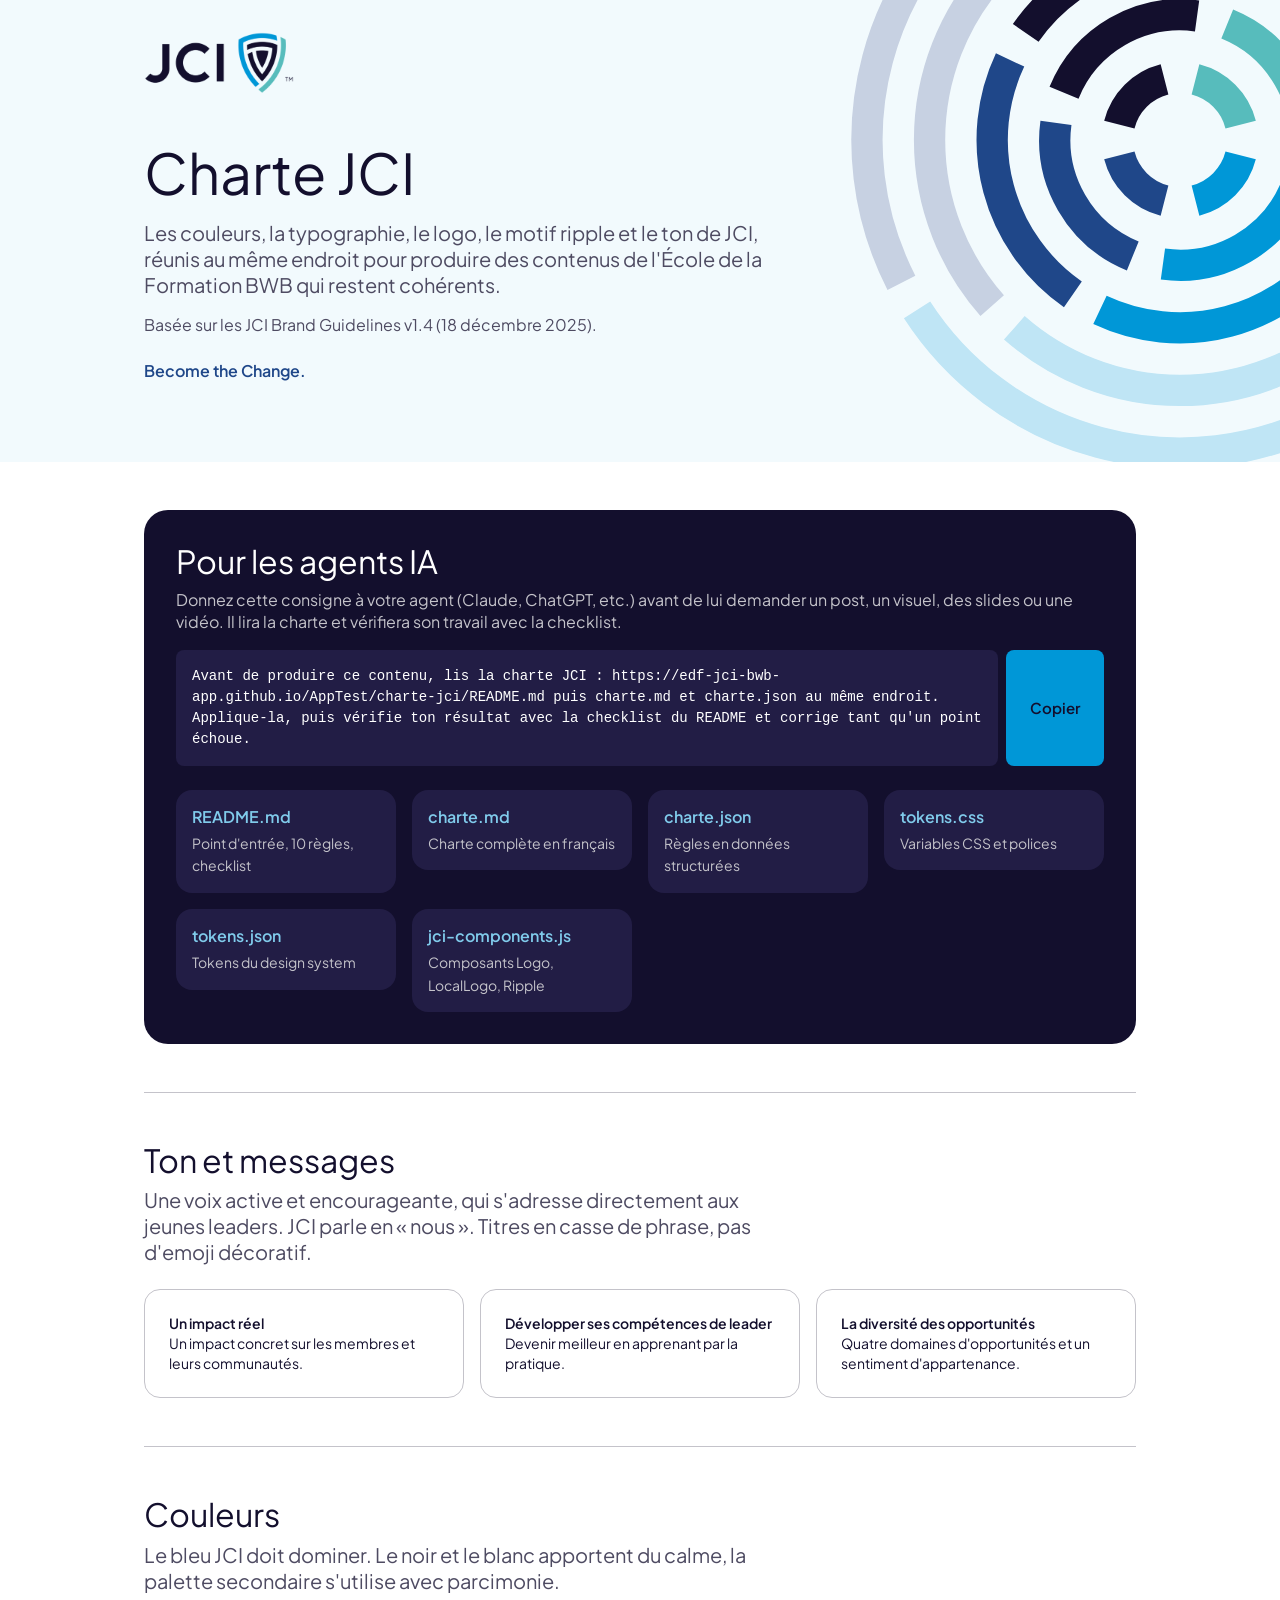
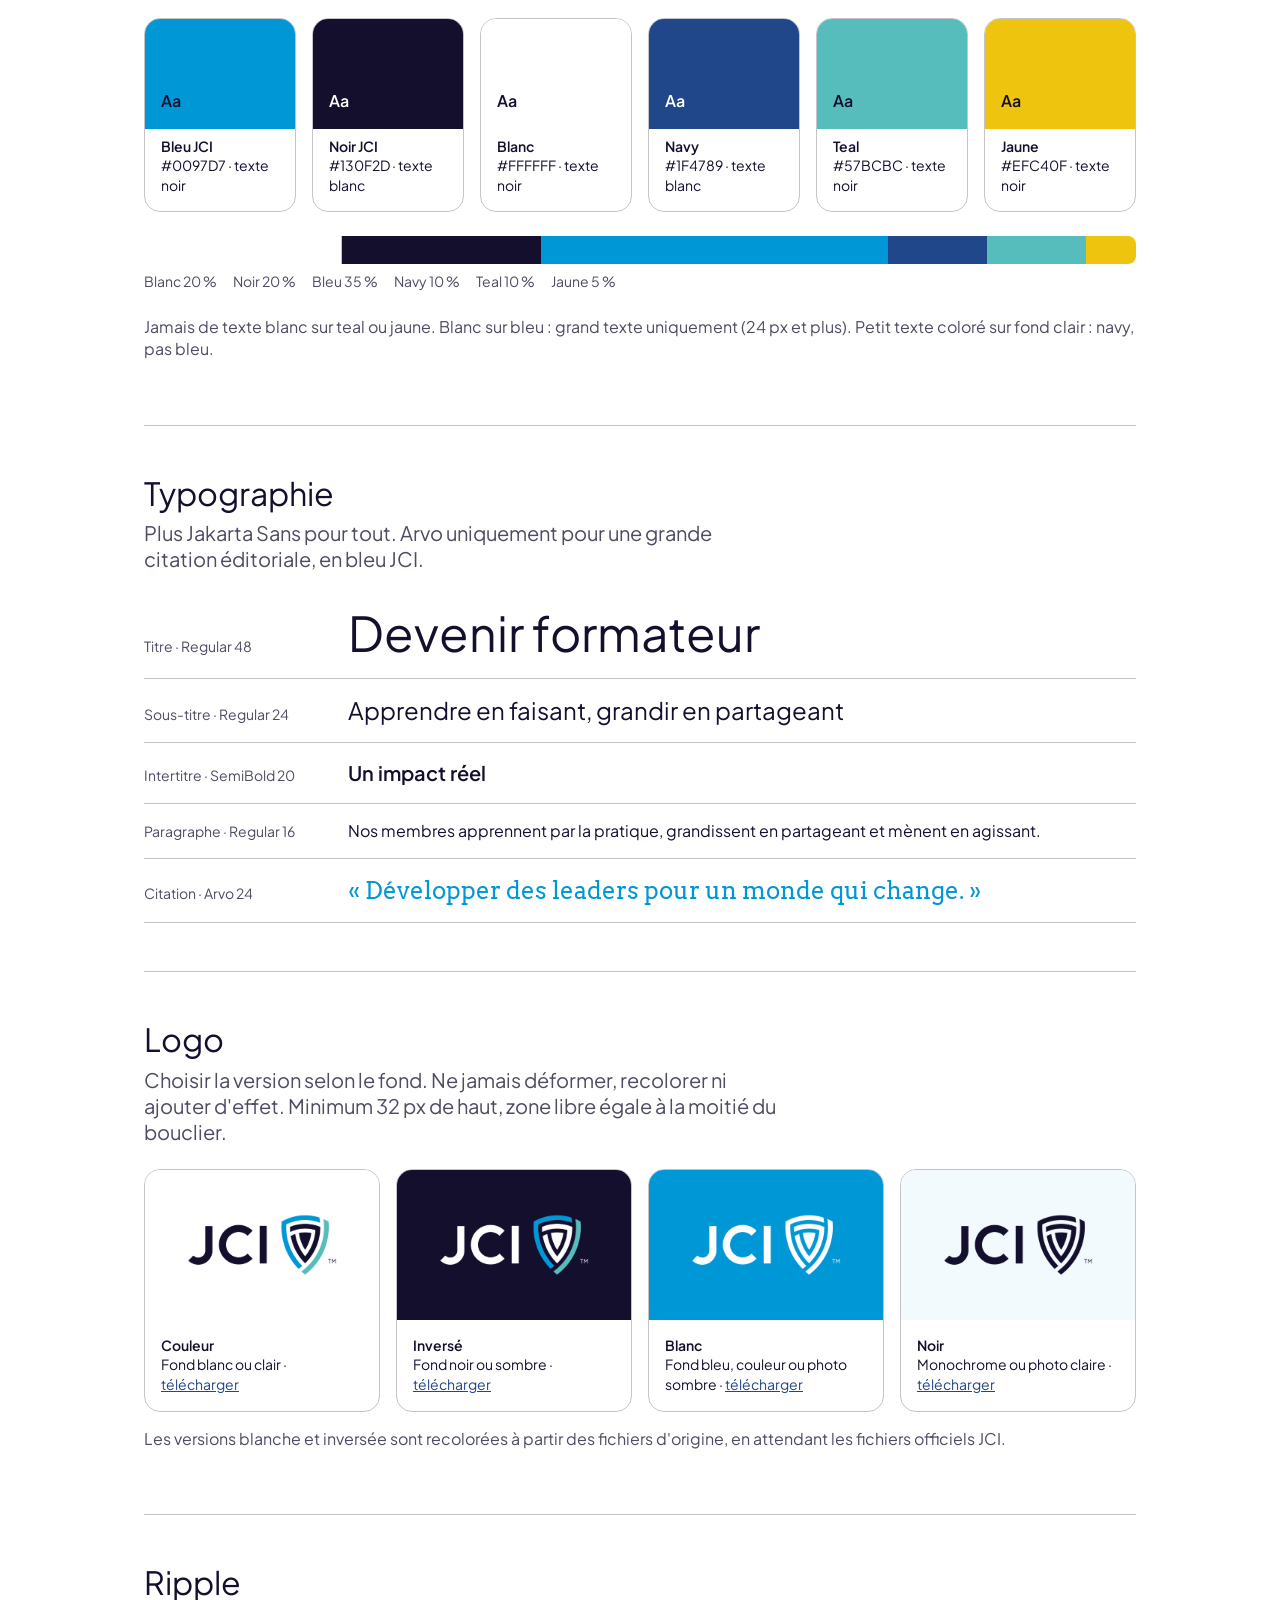
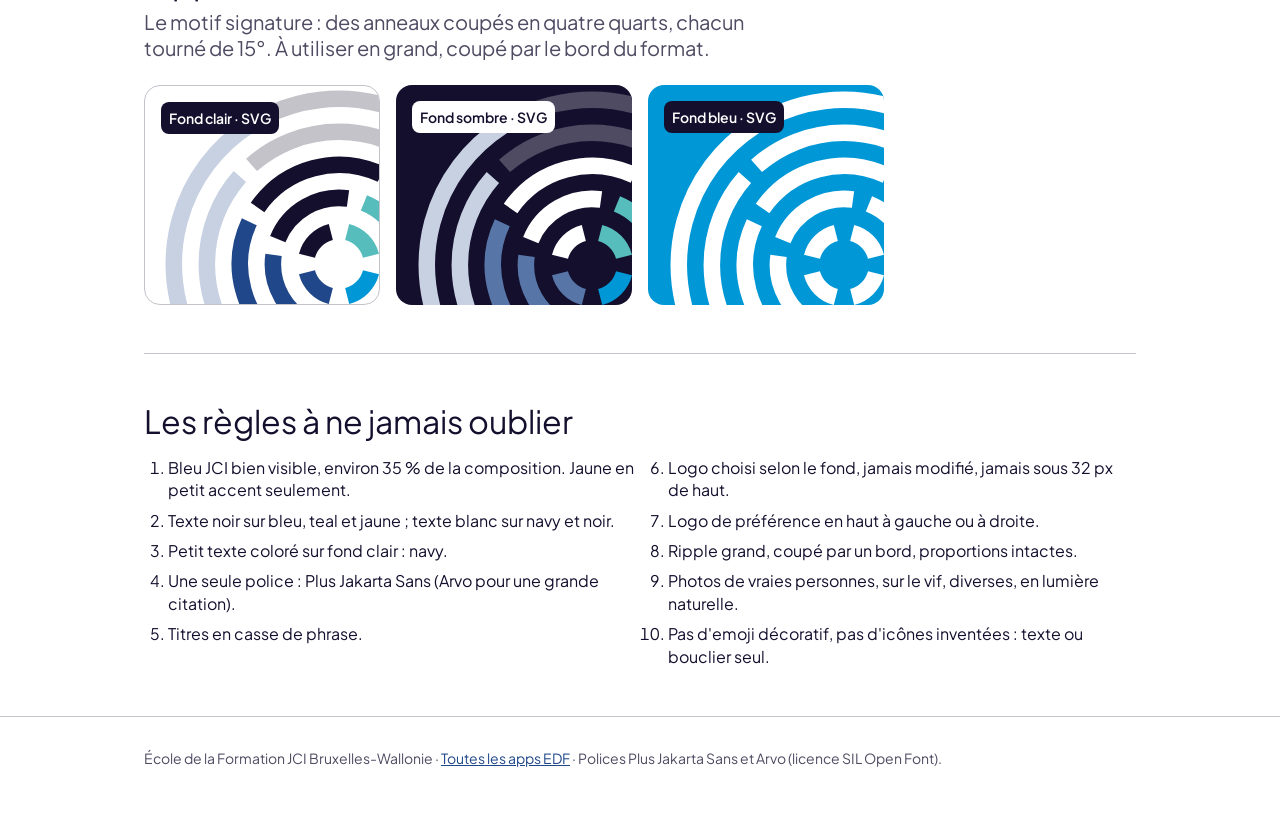
==== charte-jci/index.html @ ba4446e1 "Ajoute la charte JCI (page + fichiers pour agents IA) et sa carte sur l'accueil .nojekyll pour servi" ====
<!DOCTYPE html>
<html lang="fr">
<head>
<meta charset="UTF-8">
<meta name="viewport" content="width=device-width, initial-scale=1.0">
<title>Charte JCI — École de la Formation BWB</title>
<meta name="description" content="Charte graphique et éditoriale JCI (Brand Guidelines v1.4), lisible par les personnes et par les agents IA.">
<link rel="alternate" type="text/markdown" href="README.md" title="Point d'entrée pour agents IA">
<link rel="alternate" type="application/json" href="charte.json" title="Règles structurées">
<link rel="stylesheet" href="tokens/tokens.css">
<style>
  *{box-sizing:border-box}
  body{margin:0;background:var(--surface);color:var(--ink);font-family:var(--font-sans);font-size:16px;line-height:1.4}
  a{color:var(--accent-text)}
  .wrap{max-width:1040px;margin:0 auto;padding:0 var(--space-4)}
  section{padding:var(--space-6) 0;border-top:1px solid var(--jci-black-25)}
  h1,h2,h3{font-weight:400;margin:0}
  h2{font-size:32px;line-height:1.2;margin-bottom:var(--space-2)}
  h3{font-size:20px;font-weight:600;line-height:1.4;margin-bottom:var(--space-2)}
  p{margin:0 0 var(--space-3)}
  .lead{font-size:20px;line-height:1.3;color:var(--ink-muted);max-width:640px}
  .muted{color:var(--ink-muted)}

  /* En-tête */
  .hero{position:relative;overflow:hidden;background:var(--surface-tint);padding:var(--space-5) 0 var(--space-7)}
  .hero .ripple{position:absolute;right:-260px;top:-220px;width:720px;pointer-events:none}
  .hero .wrap{position:relative}
  .hero img.logo{width:150px;height:auto;display:block;margin-bottom:var(--space-6)}
  .hero h1{font-size:56px;line-height:1.1;max-width:560px;margin-bottom:var(--space-3)}
  .hero .sig{font-weight:600;color:var(--accent-text);margin-top:var(--space-4)}

  /* Encadré agents */
  .agent{background:var(--jci-black);color:var(--jci-white);border-radius:var(--radius-lg);padding:var(--space-5);position:relative;overflow:hidden}
  .agent h2{color:var(--jci-white)}
  .agent p{color:var(--jci-black-25)}
  .agent a{color:var(--jci-blue-50)}
  .prompt{display:flex;gap:var(--space-2);align-items:stretch;margin:var(--space-3) 0 var(--space-4)}
  .prompt code{flex:1;background:#221d45;border-radius:var(--radius-sm);padding:var(--space-3);font-family:ui-monospace,Menlo,Consolas,monospace;font-size:14px;line-height:1.5;color:var(--jci-white);white-space:pre-wrap}
  button{font:600 15px var(--font-sans);border:0;border-radius:var(--radius-sm);padding:0 var(--space-4);min-height:44px;cursor:pointer;background:var(--jci-blue);color:var(--on-accent)}
  button:focus-visible,a:focus-visible{outline:3px solid var(--jci-yellow);outline-offset:2px}
  .files{display:grid;grid-template-columns:repeat(auto-fill,minmax(220px,1fr));gap:var(--space-3);margin:0;padding:0;list-style:none}
  .files a{display:block;background:#221d45;border-radius:var(--radius-md);padding:var(--space-3);text-decoration:none;color:var(--jci-white);min-height:44px}
  .files a strong{display:block;color:var(--jci-blue-50);font-weight:600;margin-bottom:var(--space-1)}
  .files a span{font-size:14px;color:var(--jci-black-25)}

  /* Couleurs */
  .swatches{display:grid;grid-template-columns:repeat(auto-fill,minmax(150px,1fr));gap:var(--space-3);margin-top:var(--space-4)}
  .sw{border-radius:var(--radius-md);overflow:hidden;border:1px solid var(--jci-black-25)}
  .sw .chip{height:110px;padding:var(--space-3);display:flex;align-items:flex-end;font-weight:600}
  .sw .meta{padding:var(--space-2) var(--space-3) var(--space-3);font-size:14px}
  .sw .meta b{display:block;font-weight:600}
  .bar{display:flex;height:28px;border-radius:var(--radius-sm);overflow:hidden;margin-top:var(--space-4)}
  .bar div{height:100%}
  .legend{display:flex;flex-wrap:wrap;gap:var(--space-3);margin-top:var(--space-2);font-size:14px;color:var(--ink-muted)}

  /* Typo */
  .type-row{display:grid;grid-template-columns:180px 1fr;gap:var(--space-4);align-items:baseline;padding:var(--space-3) 0;border-bottom:1px solid var(--jci-black-25)}
  .type-row .lbl{font-size:14px;color:var(--ink-muted)}

  /* Logos */
  .logos{display:grid;grid-template-columns:repeat(auto-fill,minmax(230px,1fr));gap:var(--space-3);margin-top:var(--space-4)}
  .lg{border-radius:var(--radius-md);overflow:hidden;border:1px solid var(--jci-black-25)}
  .lg .stage{height:150px;display:flex;align-items:center;justify-content:center;padding:var(--space-4)}
  .lg .stage img{width:150px;height:auto}
  .lg .meta{padding:var(--space-3);font-size:14px}
  .lg .meta b{display:block;font-weight:600}

  /* Ripple */
  .ripples{display:grid;grid-template-columns:repeat(auto-fill,minmax(230px,1fr));gap:var(--space-3);margin-top:var(--space-4)}
  .rp{border-radius:var(--radius-md);overflow:hidden;position:relative;height:220px}
  .rp img{position:absolute;width:380px;right:-150px;bottom:-150px}
  .rp a{position:absolute;left:var(--space-3);top:var(--space-3);font-weight:600;font-size:14px;padding:var(--space-1) var(--space-2);border-radius:var(--radius-sm);text-decoration:none;min-height:32px;display:inline-flex;align-items:center}

  .rules{columns:2 320px;column-gap:var(--space-5);padding-left:var(--space-4);margin:var(--space-3) 0 0}
  .rules li{margin-bottom:var(--space-2);break-inside:avoid}
  footer{padding:var(--space-5) 0 var(--space-6);color:var(--ink-muted);font-size:14px;border-top:1px solid var(--jci-black-25)}
  @media (max-width:640px){
    .hero h1{font-size:40px}
    .hero .ripple{width:340px;right:-190px;top:-190px}
    .hero img.logo{margin-bottom:var(--space-5)}
    .type-row{grid-template-columns:1fr;gap:var(--space-1)}
    .prompt{flex-direction:column}
  }
</style>
</head>
<body>

<header class="hero">
  <img class="ripple" src="assets/ripple/ripple-fond-clair.svg" alt="">
  <div class="wrap">
    <img class="logo" src="assets/logos/jci-logo-default.png" alt="JCI">
    <h1>Charte JCI</h1>
    <p class="lead">Les couleurs, la typographie, le logo, le motif ripple et le ton de JCI, réunis au même endroit pour produire des contenus de l'École de la Formation BWB qui restent cohérents.</p>
    <p class="muted">Basée sur les JCI Brand Guidelines v1.4 (18 décembre 2025).</p>
    <p class="sig">Become the Change.</p>
  </div>
</header>

<main class="wrap">

  <section style="border-top:0">
    <div class="agent">
      <h2>Pour les agents IA</h2>
      <p>Donnez cette consigne à votre agent (Claude, ChatGPT, etc.) avant de lui demander un post, un visuel, des slides ou une vidéo. Il lira la charte et vérifiera son travail avec la checklist.</p>
      <div class="prompt">
        <code id="prompt">Avant de produire ce contenu, lis la charte JCI : https://edf-jci-bwb-app.github.io/AppTest/charte-jci/README.md puis charte.md et charte.json au même endroit. Applique-la, puis vérifie ton résultat avec la checklist du README et corrige tant qu'un point échoue.</code>
        <button type="button" id="copy" aria-live="polite">Copier</button>
      </div>
      <ul class="files">
        <li><a href="README.md"><strong>README.md</strong><span>Point d'entrée, 10 règles, checklist</span></a></li>
        <li><a href="charte.md"><strong>charte.md</strong><span>Charte complète en français</span></a></li>
        <li><a href="charte.json"><strong>charte.json</strong><span>Règles en données structurées</span></a></li>
        <li><a href="tokens/tokens.css"><strong>tokens.css</strong><span>Variables CSS et polices</span></a></li>
        <li><a href="tokens/tokens.json"><strong>tokens.json</strong><span>Tokens du design system</span></a></li>
        <li><a href="composants/jci-components.js"><strong>jci-components.js</strong><span>Composants Logo, LocalLogo, Ripple</span></a></li>
      </ul>
    </div>
  </section>

  <section id="ton">
    <h2>Ton et messages</h2>
    <p class="lead">Une voix active et encourageante, qui s'adresse directement aux jeunes leaders. JCI parle en « nous ». Titres en casse de phrase, pas d'emoji décoratif.</p>
    <div class="swatches" style="grid-template-columns:repeat(auto-fill,minmax(280px,1fr))">
      <div class="sw"><div class="meta" style="padding:var(--space-4)"><b>Un impact réel</b>Un impact concret sur les membres et leurs communautés.</div></div>
      <div class="sw"><div class="meta" style="padding:var(--space-4)"><b>Développer ses compétences de leader</b>Devenir meilleur en apprenant par la pratique.</div></div>
      <div class="sw"><div class="meta" style="padding:var(--space-4)"><b>La diversité des opportunités</b>Quatre domaines d'opportunités et un sentiment d'appartenance.</div></div>
    </div>
  </section>

  <section id="couleurs">
    <h2>Couleurs</h2>
    <p class="lead">Le bleu JCI doit dominer. Le noir et le blanc apportent du calme, la palette secondaire s'utilise avec parcimonie.</p>
    <div class="swatches">
      <div class="sw"><div class="chip" style="background:var(--jci-blue);color:var(--jci-black)">Aa</div><div class="meta"><b>Bleu JCI</b>#0097D7 · texte noir</div></div>
      <div class="sw"><div class="chip" style="background:var(--jci-black);color:var(--jci-white)">Aa</div><div class="meta"><b>Noir JCI</b>#130F2D · texte blanc</div></div>
      <div class="sw"><div class="chip" style="background:var(--jci-white);color:var(--jci-black)">Aa</div><div class="meta"><b>Blanc</b>#FFFFFF · texte noir</div></div>
      <div class="sw"><div class="chip" style="background:var(--jci-navy);color:var(--jci-white)">Aa</div><div class="meta"><b>Navy</b>#1F4789 · texte blanc</div></div>
      <div class="sw"><div class="chip" style="background:var(--jci-teal);color:var(--jci-black)">Aa</div><div class="meta"><b>Teal</b>#57BCBC · texte noir</div></div>
      <div class="sw"><div class="chip" style="background:var(--jci-yellow);color:var(--jci-black)">Aa</div><div class="meta"><b>Jaune</b>#EFC40F · texte noir</div></div>
    </div>
    <div class="bar" role="img" aria-label="Proportions : blanc 20 %, noir 20 %, bleu 35 %, navy 10 %, teal 10 %, jaune 5 %">
      <div style="width:20%;background:var(--jci-white);border-right:1px solid var(--jci-black-25)"></div>
      <div style="width:20%;background:var(--jci-black)"></div>
      <div style="width:35%;background:var(--jci-blue)"></div>
      <div style="width:10%;background:var(--jci-navy)"></div>
      <div style="width:10%;background:var(--jci-teal)"></div>
      <div style="width:5%;background:var(--jci-yellow)"></div>
    </div>
    <div class="legend"><span>Blanc 20 %</span><span>Noir 20 %</span><span>Bleu 35 %</span><span>Navy 10 %</span><span>Teal 10 %</span><span>Jaune 5 %</span></div>
    <p class="muted" style="margin-top:var(--space-4)">Jamais de texte blanc sur teal ou jaune. Blanc sur bleu : grand texte uniquement (24 px et plus). Petit texte coloré sur fond clair : navy, pas bleu.</p>
  </section>

  <section id="typographie">
    <h2>Typographie</h2>
    <p class="lead">Plus Jakarta Sans pour tout. Arvo uniquement pour une grande citation éditoriale, en bleu JCI.</p>
    <div class="type-row"><span class="lbl">Titre · Regular 48</span><span class="jci-title">Devenir formateur</span></div>
    <div class="type-row"><span class="lbl">Sous-titre · Regular 24</span><span class="jci-subtitle">Apprendre en faisant, grandir en partageant</span></div>
    <div class="type-row"><span class="lbl">Intertitre · SemiBold 20</span><span class="jci-subheading">Un impact réel</span></div>
    <div class="type-row"><span class="lbl">Paragraphe · Regular 16</span><span class="jci-paragraph">Nos membres apprennent par la pratique, grandissent en partageant et mènent en agissant.</span></div>
    <div class="type-row"><span class="lbl">Citation · Arvo 24</span><span class="jci-quote" style="color:var(--jci-blue)">« Développer des leaders pour un monde qui change. »</span></div>
  </section>

  <section id="logo">
    <h2>Logo</h2>
    <p class="lead">Choisir la version selon le fond. Ne jamais déformer, recolorer ni ajouter d'effet. Minimum 32 px de haut, zone libre égale à la moitié du bouclier.</p>
    <div class="logos">
      <div class="lg"><div class="stage" style="background:var(--jci-white)"><img src="assets/logos/jci-logo-default.png" alt="Logo JCI couleur"></div><div class="meta"><b>Couleur</b>Fond blanc ou clair · <a href="assets/logos/jci-logo-default.png" download>télécharger</a></div></div>
      <div class="lg"><div class="stage" style="background:var(--jci-black)"><img src="assets/logos/jci-logo-inverted.png" alt="Logo JCI inversé"></div><div class="meta"><b>Inversé</b>Fond noir ou sombre · <a href="assets/logos/jci-logo-inverted.png" download>télécharger</a></div></div>
      <div class="lg"><div class="stage" style="background:var(--jci-blue)"><img src="assets/logos/jci-logo-white.png" alt="Logo JCI blanc"></div><div class="meta"><b>Blanc</b>Fond bleu, couleur ou photo sombre · <a href="assets/logos/jci-logo-white.png" download>télécharger</a></div></div>
      <div class="lg"><div class="stage" style="background:var(--surface-tint)"><img src="assets/logos/jci-logo-black.png" alt="Logo JCI noir"></div><div class="meta"><b>Noir</b>Monochrome ou photo claire · <a href="assets/logos/jci-logo-black.png" download>télécharger</a></div></div>
    </div>
    <p class="muted" style="margin-top:var(--space-3)">Les versions blanche et inversée sont recolorées à partir des fichiers d'origine, en attendant les fichiers officiels JCI.</p>
  </section>

  <section id="ripple">
    <h2>Ripple</h2>
    <p class="lead">Le motif signature : des anneaux coupés en quatre quarts, chacun tourné de 15°. À utiliser en grand, coupé par le bord du format.</p>
    <div class="ripples">
      <div class="rp" style="background:var(--jci-white);border:1px solid var(--jci-black-25)"><img src="assets/ripple/ripple-fond-clair.svg" alt="Ripple pour fond clair"><a href="assets/ripple/ripple-fond-clair.svg" download style="background:var(--jci-black);color:var(--jci-white)">Fond clair · SVG</a></div>
      <div class="rp" style="background:var(--jci-black)"><img src="assets/ripple/ripple-fond-sombre.svg" alt="Ripple pour fond sombre"><a href="assets/ripple/ripple-fond-sombre.svg" download style="background:var(--jci-white);color:var(--jci-black)">Fond sombre · SVG</a></div>
      <div class="rp" style="background:var(--jci-blue)"><img src="assets/ripple/ripple-blanc.svg" alt="Ripple blanc pour fond bleu"><a href="assets/ripple/ripple-blanc.svg" download style="background:var(--jci-black);color:var(--jci-white)">Fond bleu · SVG</a></div>
    </div>
  </section>

  <section id="regles">
    <h2>Les règles à ne jamais oublier</h2>
    <ol class="rules">
      <li>Bleu JCI bien visible, environ 35 % de la composition. Jaune en petit accent seulement.</li>
      <li>Texte noir sur bleu, teal et jaune ; texte blanc sur navy et noir.</li>
      <li>Petit texte coloré sur fond clair : navy.</li>
      <li>Une seule police : Plus Jakarta Sans (Arvo pour une grande citation).</li>
      <li>Titres en casse de phrase.</li>
      <li>Logo choisi selon le fond, jamais modifié, jamais sous 32 px de haut.</li>
      <li>Logo de préférence en haut à gauche ou à droite.</li>
      <li>Ripple grand, coupé par un bord, proportions intactes.</li>
      <li>Photos de vraies personnes, sur le vif, diverses, en lumière naturelle.</li>
      <li>Pas d'emoji décoratif, pas d'icônes inventées : texte ou bouclier seul.</li>
    </ol>
  </section>

</main>

<footer>
  <div class="wrap">École de la Formation JCI Bruxelles-Wallonie · <a href="../">Toutes les apps EDF</a> · Polices Plus Jakarta Sans et Arvo (licence SIL Open Font).</div>
</footer>

<script>
  document.getElementById('copy').addEventListener('click', function () {
    var b = this, t = document.getElementById('prompt').textContent;
    var done = function () { b.textContent = 'Copié'; setTimeout(function () { b.textContent = 'Copier'; }, 2000); };
    if (navigator.clipboard) { navigator.clipboard.writeText(t).then(done, function () {}); }
  });
</script>
</body>
</html>
---- charte-jci/tokens/tokens.css ----
/* Charte JCI (Brand Guidelines v1.4) — généré depuis tokens/tokens.json. Ne pas éditer à la main. */
@font-face{font-family:'Plus Jakarta Sans';src:url('../assets/fonts/PlusJakartaSans-300.woff2') format('woff2');font-weight:300;font-style:normal;font-display:swap}
@font-face{font-family:'Plus Jakarta Sans';src:url('../assets/fonts/PlusJakartaSans-400.woff2') format('woff2');font-weight:400;font-style:normal;font-display:swap}
@font-face{font-family:'Plus Jakarta Sans';src:url('../assets/fonts/PlusJakartaSans-500.woff2') format('woff2');font-weight:500;font-style:normal;font-display:swap}
@font-face{font-family:'Plus Jakarta Sans';src:url('../assets/fonts/PlusJakartaSans-600.woff2') format('woff2');font-weight:600;font-style:normal;font-display:swap}
@font-face{font-family:'Plus Jakarta Sans';src:url('../assets/fonts/PlusJakartaSans-700.woff2') format('woff2');font-weight:700;font-style:normal;font-display:swap}
@font-face{font-family:'Arvo';src:url('../assets/fonts/Arvo-400.woff2') format('woff2');font-weight:400;font-style:normal;font-display:swap}
:root{
  --jci-blue: #0097D7;
  --jci-black: #130F2D;
  --jci-white: #FFFFFF;
  --jci-navy: #1F4789;
  --jci-teal: #57BCBC;
  --jci-yellow: #EFC40F;
  --jci-blue-75: #40B1E1;
  --jci-blue-50: #80CBEB;
  --jci-blue-25: #BFE5F5;
  --jci-black-75: #4E4B62;
  --jci-black-50: #898796;
  --jci-black-25: #C4C3CA;
  --jci-navy-75: #5775A6;
  --jci-navy-50: #8FA3C4;
  --jci-navy-25: #C7D1E2;
  --jci-teal-75: #81CDCD;
  --jci-teal-50: #ABDEDE;
  --jci-teal-25: #D5EEEE;
  --jci-yellow-75: #F3D34B;
  --jci-yellow-50: #F7E287;
  --jci-yellow-25: #FBF0C3;
  --surface: #FFFFFF;
  --surface-tint: #F2FAFD;
  --ink: #130F2D;
  --ink-muted: #4E4B62;
  --accent: #0097D7;
  --accent-text: #1F4789;
  --on-accent: #130F2D;
  --highlight: #EFC40F;
  --on-highlight: #130F2D;
  --secondary: #1F4789;
  --on-secondary: #FFFFFF;
  --support: #57BCBC;
  --on-support: #130F2D;
  --border: #898796;
  --font-sans: "Plus Jakarta Sans", "Readex Pro", system-ui, sans-serif;
  --font-serif: Arvo, Georgia, serif;
  --font-nonlatin: "Noto Sans", system-ui, sans-serif;
  --space-1: 4px;
  --space-2: 8px;
  --space-3: 16px;
  --space-4: 24px;
  --space-5: 32px;
  --space-6: 48px;
  --space-7: 64px;
  --radius-sm: 8px;
  --radius-md: 16px;
  --radius-lg: 24px;
}
[data-theme="dark"]{
  --surface: #130F2D;
  --surface-tint: #172049;
  --ink: #FFFFFF;
  --ink-muted: #C4C3CA;
  --accent: #0097D7;
  --accent-text: #80CBEB;
  --on-accent: #130F2D;
  --highlight: #EFC40F;
  --on-highlight: #130F2D;
  --secondary: #1F4789;
  --on-secondary: #FFFFFF;
  --support: #57BCBC;
  --on-support: #130F2D;
  --border: #898796;
}
.jci-title{font-family:var(--font-sans);font-size:48px;line-height:1.2;font-weight:400;letter-spacing:0}
.jci-subtitle{font-family:var(--font-sans);font-size:24px;line-height:1.3;font-weight:400;letter-spacing:0}
.jci-subheading{font-family:var(--font-sans);font-size:20px;line-height:1.4;font-weight:600;letter-spacing:0}
.jci-paragraph{font-family:var(--font-sans);font-size:16px;line-height:1.4;font-weight:400;letter-spacing:0}
.jci-location-name{font-family:var(--font-sans);font-size:60px;line-height:1.1;font-weight:700;letter-spacing:0}
.jci-quote{font-family:var(--font-serif);font-size:24px;line-height:1.3;font-weight:400;letter-spacing:0}
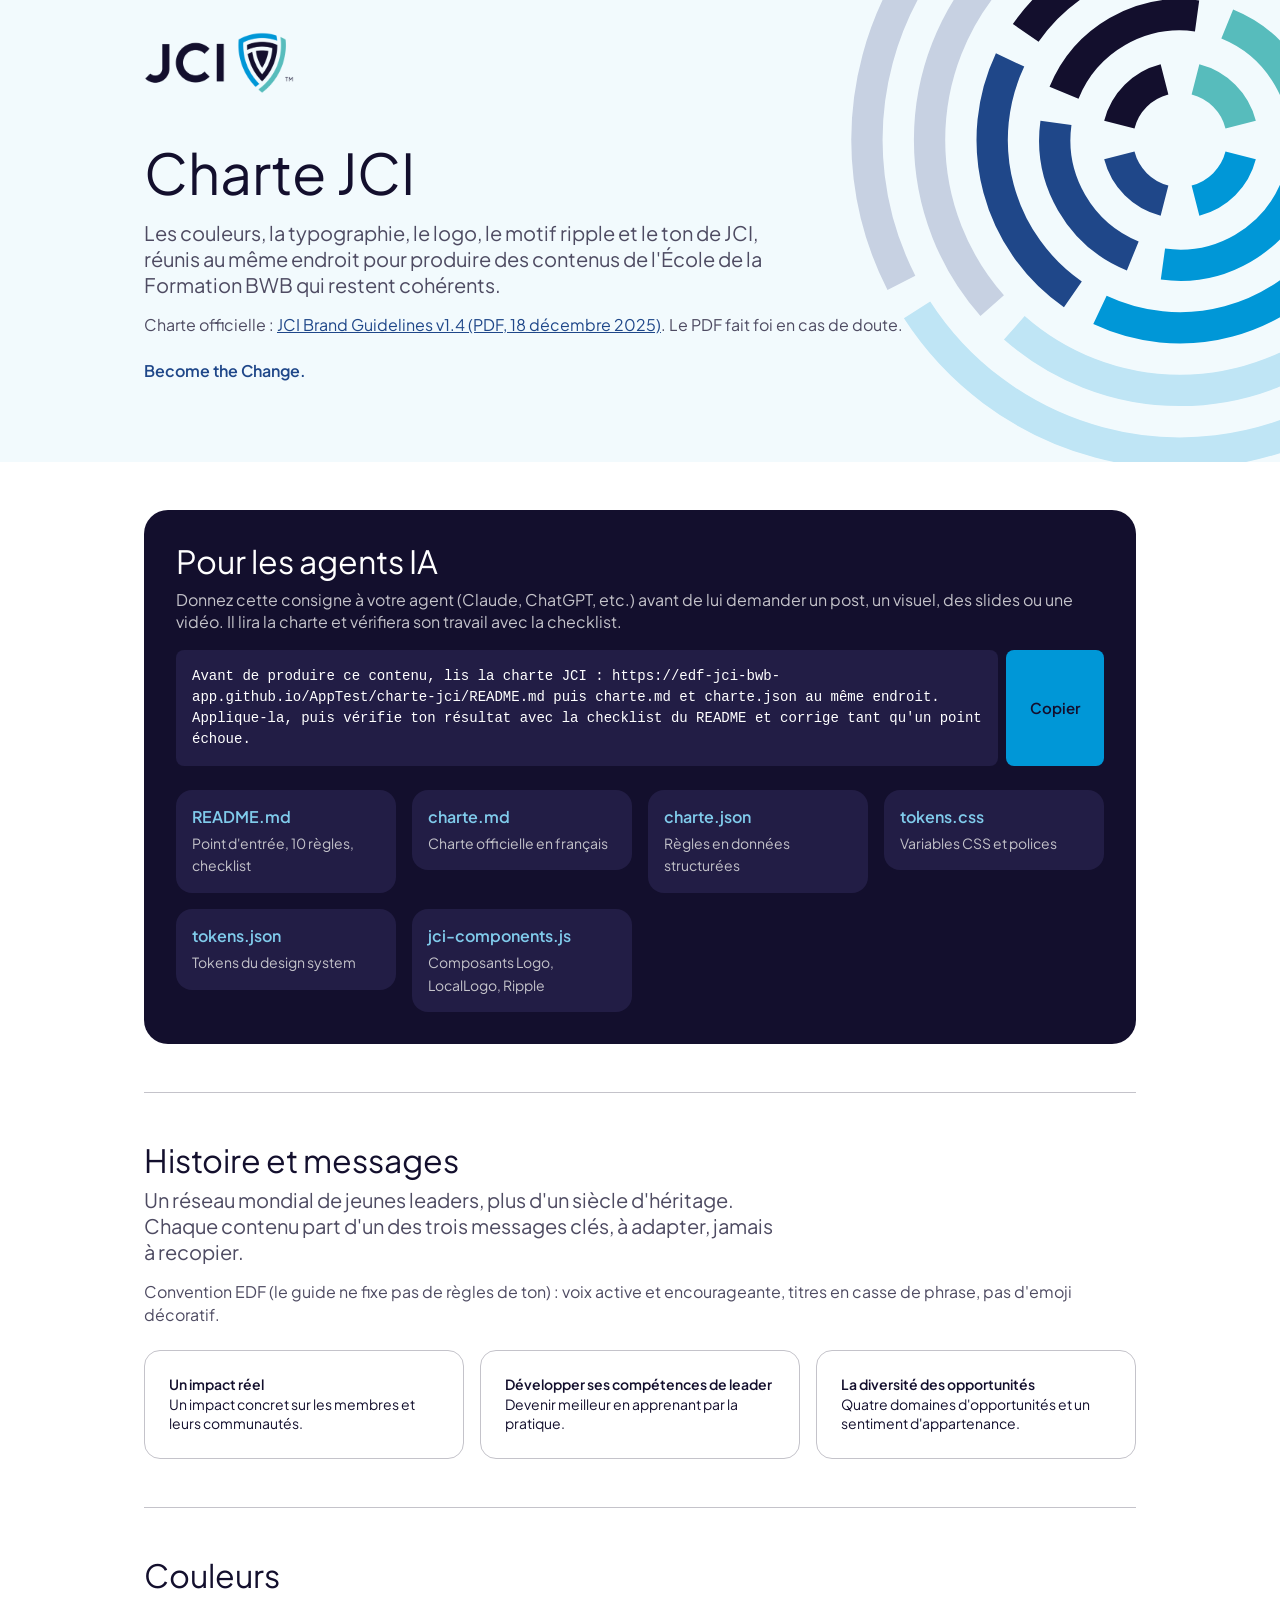
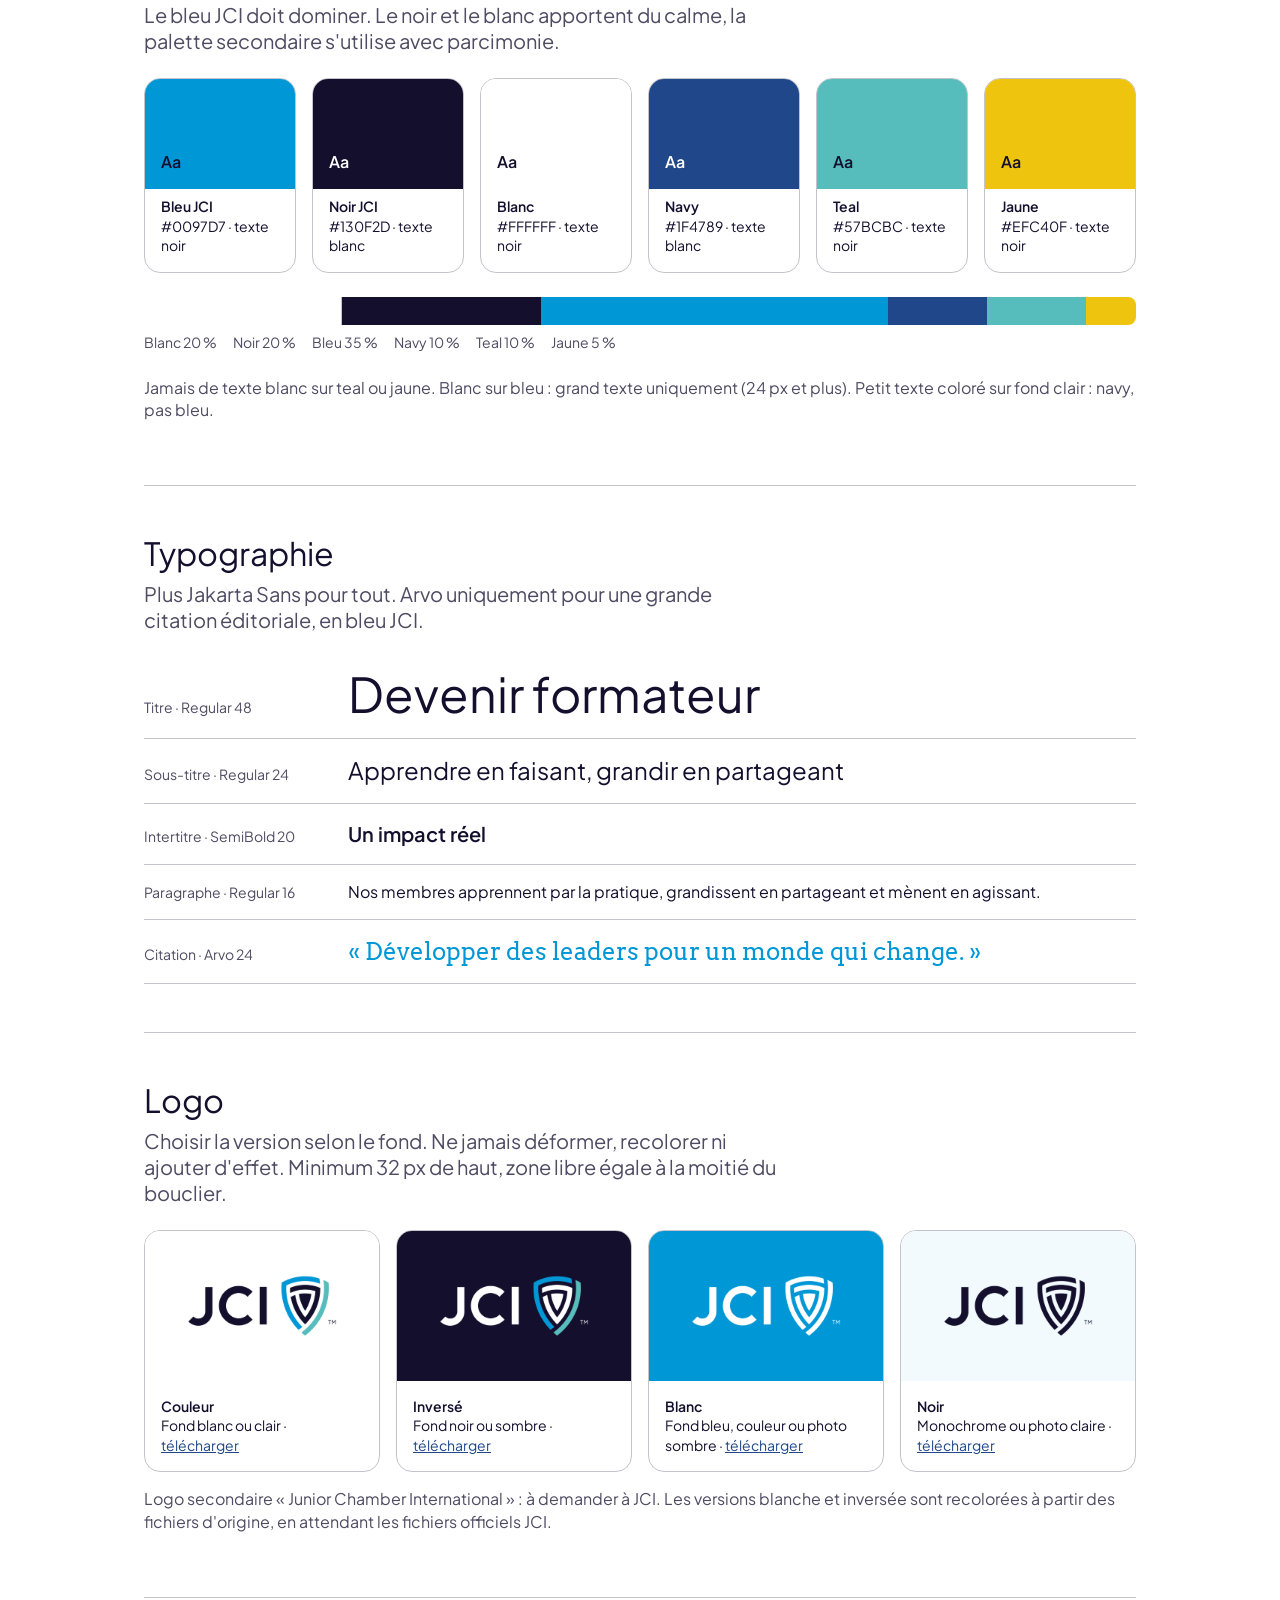
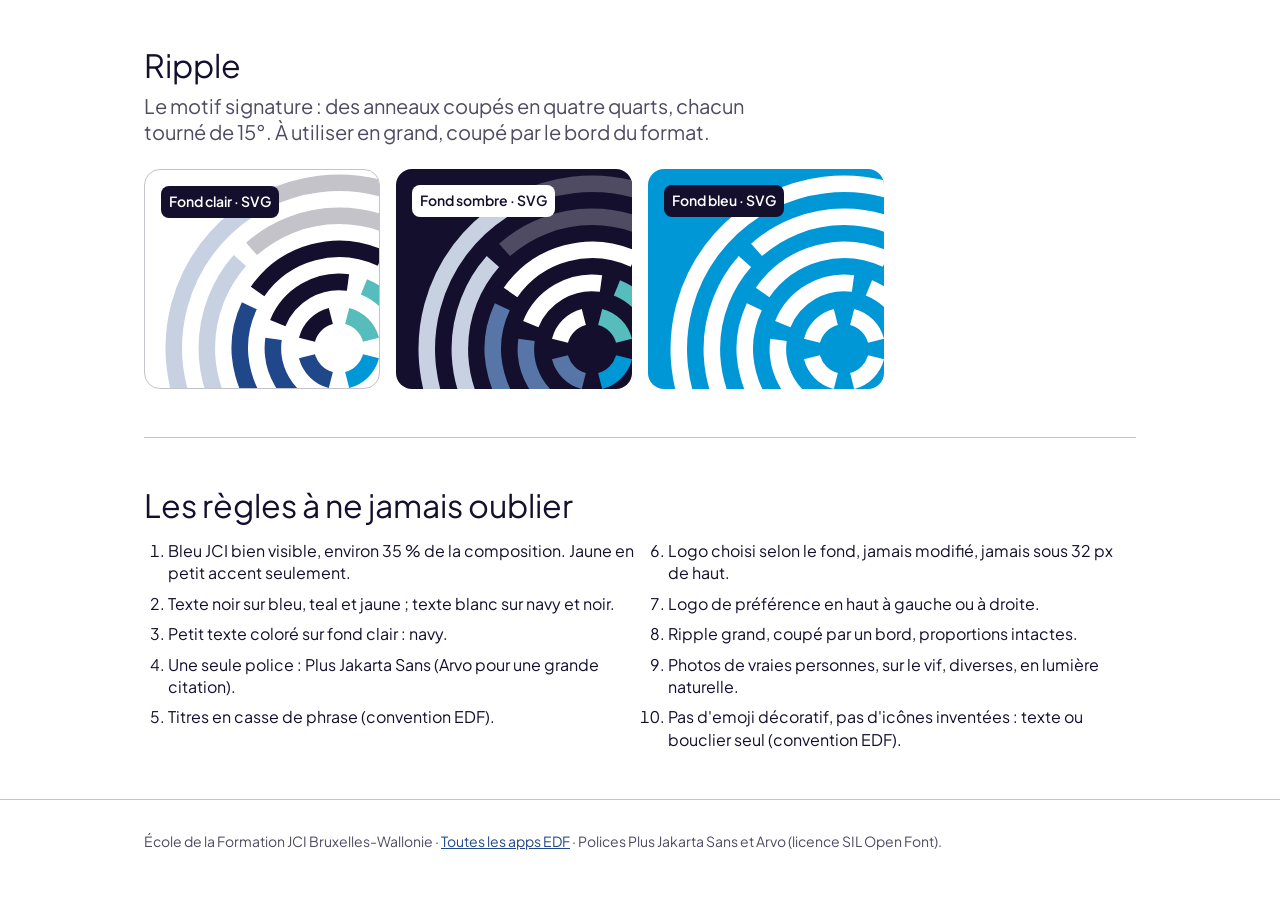
==== commit d880ceb6: "Aligne la charte JCI sur le guide officiel v1.4 (PDF) Plan du guide (01-05) avec pages, RVB, sens et" ====
--- a/charte-jci/index.html
+++ b/charte-jci/index.html
@@ -91,7 +91,7 @@
     <img class="logo" src="assets/logos/jci-logo-default.png" alt="JCI">
     <h1>Charte JCI</h1>
     <p class="lead">Les couleurs, la typographie, le logo, le motif ripple et le ton de JCI, réunis au même endroit pour produire des contenus de l'École de la Formation BWB qui restent cohérents.</p>
-    <p class="muted">Basée sur les JCI Brand Guidelines v1.4 (18 décembre 2025).</p>
+    <p class="muted">Charte officielle : <a href="https://jci.cc/wp-content/uploads/2025/07/251218_JCI_Brand-Guide-v1-4.pdf">JCI Brand Guidelines v1.4 (PDF, 18 décembre 2025)</a>. Le PDF fait foi en cas de doute.</p>
     <p class="sig">Become the Change.</p>
   </div>
 </header>
@@ -108,7 +108,7 @@
       </div>
       <ul class="files">
         <li><a href="README.md"><strong>README.md</strong><span>Point d'entrée, 10 règles, checklist</span></a></li>
-        <li><a href="charte.md"><strong>charte.md</strong><span>Charte complète en français</span></a></li>
+        <li><a href="charte.md"><strong>charte.md</strong><span>Charte officielle en français</span></a></li>
         <li><a href="charte.json"><strong>charte.json</strong><span>Règles en données structurées</span></a></li>
         <li><a href="tokens/tokens.css"><strong>tokens.css</strong><span>Variables CSS et polices</span></a></li>
         <li><a href="tokens/tokens.json"><strong>tokens.json</strong><span>Tokens du design system</span></a></li>
@@ -118,8 +118,9 @@
   </section>
 
   <section id="ton">
-    <h2>Ton et messages</h2>
-    <p class="lead">Une voix active et encourageante, qui s'adresse directement aux jeunes leaders. JCI parle en « nous ». Titres en casse de phrase, pas d'emoji décoratif.</p>
+    <h2>Histoire et messages</h2>
+    <p class="lead">Un réseau mondial de jeunes leaders, plus d'un siècle d'héritage. Chaque contenu part d'un des trois messages clés, à adapter, jamais à recopier.</p>
+    <p class="muted">Convention EDF (le guide ne fixe pas de règles de ton) : voix active et encourageante, titres en casse de phrase, pas d'emoji décoratif.</p>
     <div class="swatches" style="grid-template-columns:repeat(auto-fill,minmax(280px,1fr))">
       <div class="sw"><div class="meta" style="padding:var(--space-4)"><b>Un impact réel</b>Un impact concret sur les membres et leurs communautés.</div></div>
       <div class="sw"><div class="meta" style="padding:var(--space-4)"><b>Développer ses compétences de leader</b>Devenir meilleur en apprenant par la pratique.</div></div>
@@ -169,7 +170,7 @@
       <div class="lg"><div class="stage" style="background:var(--jci-blue)"><img src="assets/logos/jci-logo-white.png" alt="Logo JCI blanc"></div><div class="meta"><b>Blanc</b>Fond bleu, couleur ou photo sombre · <a href="assets/logos/jci-logo-white.png" download>télécharger</a></div></div>
       <div class="lg"><div class="stage" style="background:var(--surface-tint)"><img src="assets/logos/jci-logo-black.png" alt="Logo JCI noir"></div><div class="meta"><b>Noir</b>Monochrome ou photo claire · <a href="assets/logos/jci-logo-black.png" download>télécharger</a></div></div>
     </div>
-    <p class="muted" style="margin-top:var(--space-3)">Les versions blanche et inversée sont recolorées à partir des fichiers d'origine, en attendant les fichiers officiels JCI.</p>
+    <p class="muted" style="margin-top:var(--space-3)">Logo secondaire « Junior Chamber International » : à demander à JCI. Les versions blanche et inversée sont recolorées à partir des fichiers d'origine, en attendant les fichiers officiels JCI.</p>
   </section>
 
   <section id="ripple">
@@ -189,12 +190,12 @@
       <li>Texte noir sur bleu, teal et jaune ; texte blanc sur navy et noir.</li>
       <li>Petit texte coloré sur fond clair : navy.</li>
       <li>Une seule police : Plus Jakarta Sans (Arvo pour une grande citation).</li>
-      <li>Titres en casse de phrase.</li>
+      <li>Titres en casse de phrase (convention EDF).</li>
       <li>Logo choisi selon le fond, jamais modifié, jamais sous 32 px de haut.</li>
       <li>Logo de préférence en haut à gauche ou à droite.</li>
       <li>Ripple grand, coupé par un bord, proportions intactes.</li>
       <li>Photos de vraies personnes, sur le vif, diverses, en lumière naturelle.</li>
-      <li>Pas d'emoji décoratif, pas d'icônes inventées : texte ou bouclier seul.</li>
+      <li>Pas d'emoji décoratif, pas d'icônes inventées : texte ou bouclier seul (convention EDF).</li>
     </ol>
   </section>
 
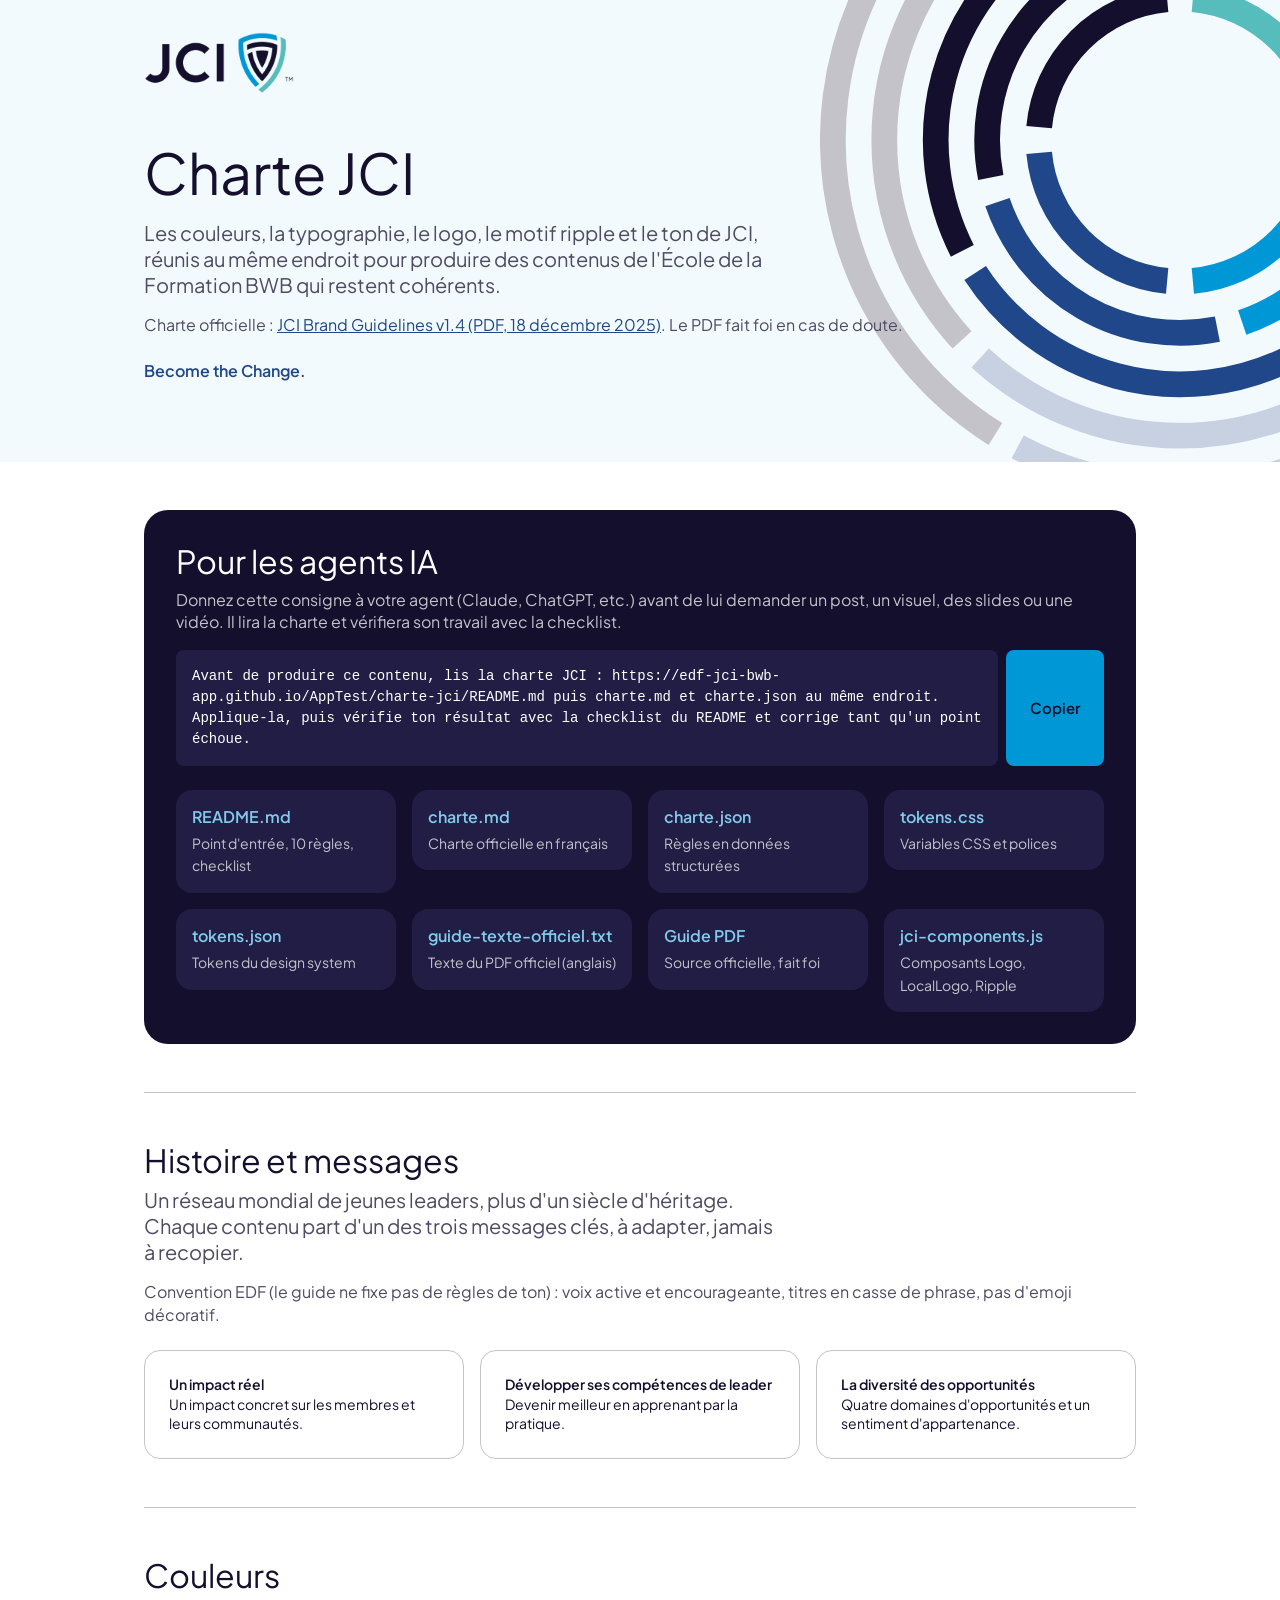
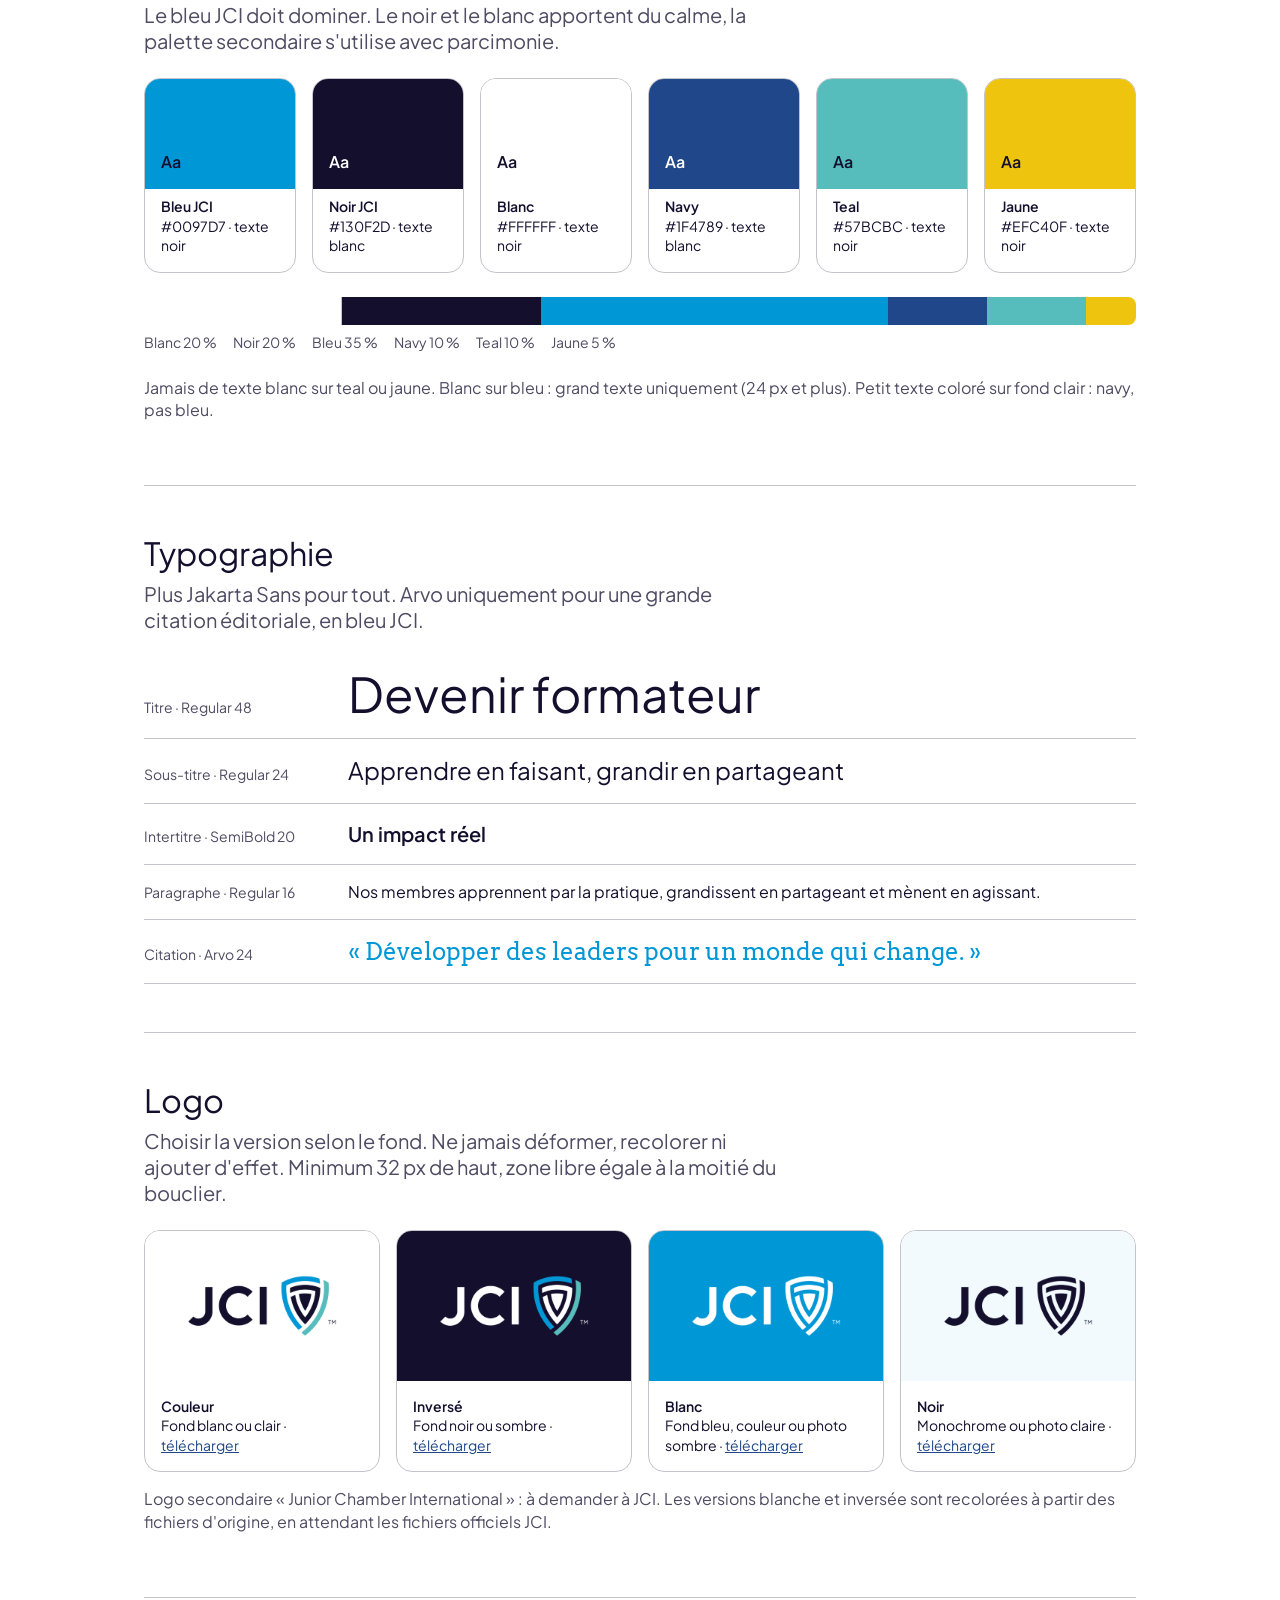
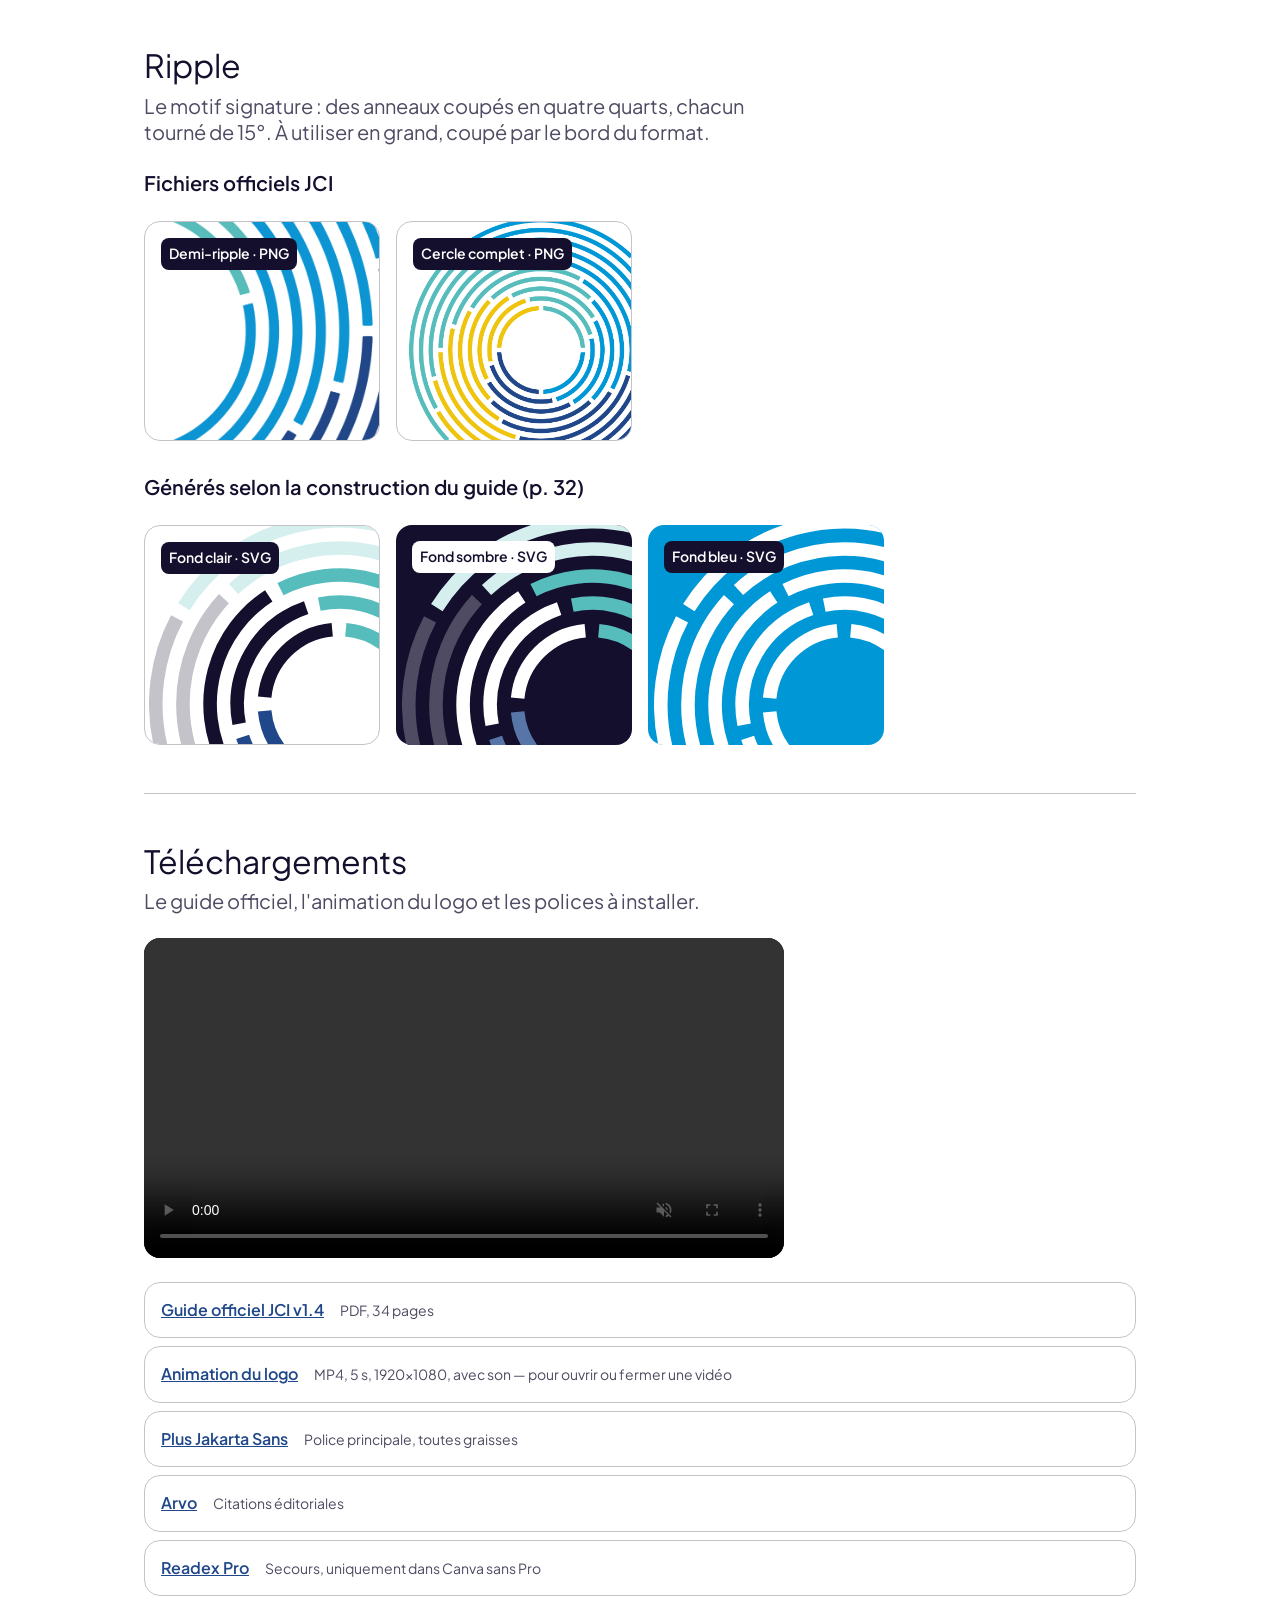
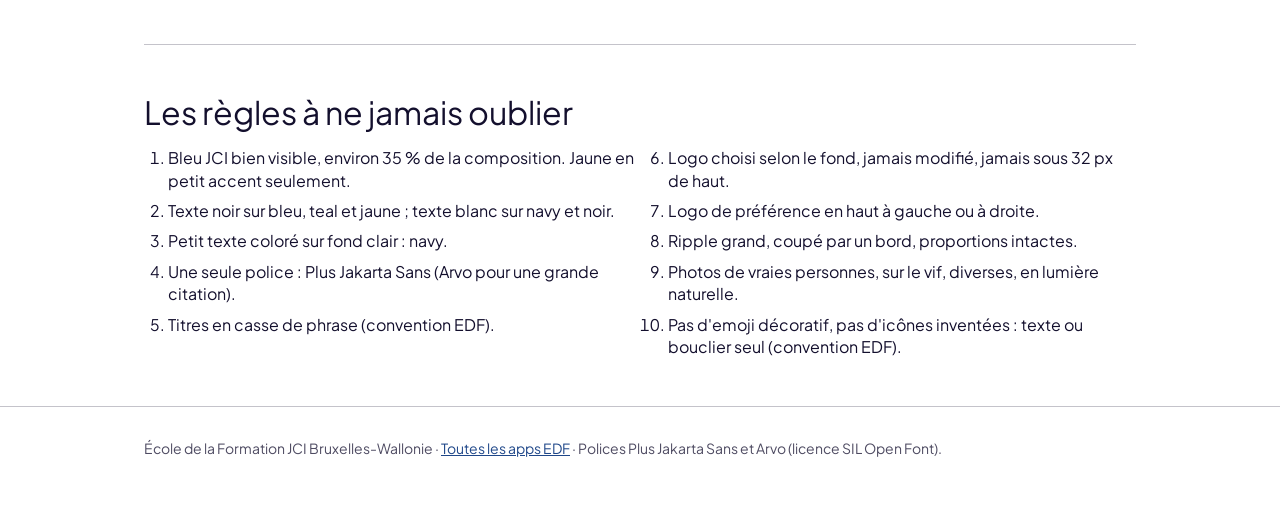
==== commit 0cdc283c: "Charte JCI : vérifiée sur le PDF officiel, ajout des fichiers officiels Guide PDF + texte + pages en" ====
--- a/charte-jci/index.html
+++ b/charte-jci/index.html
@@ -73,6 +73,10 @@
 
   .rules{columns:2 320px;column-gap:var(--space-5);padding-left:var(--space-4);margin:var(--space-3) 0 0}
   .rules li{margin-bottom:var(--space-2);break-inside:avoid}
+  .dl{list-style:none;margin:0;padding:0;display:grid;gap:var(--space-2)}
+  .dl li{display:flex;flex-wrap:wrap;gap:var(--space-1) var(--space-3);align-items:baseline;padding:var(--space-3);border:1px solid var(--jci-black-25);border-radius:var(--radius-md)}
+  .dl a{font-weight:600}
+  .dl span{color:var(--ink-muted);font-size:14px}
   footer{padding:var(--space-5) 0 var(--space-6);color:var(--ink-muted);font-size:14px;border-top:1px solid var(--jci-black-25)}
   @media (max-width:640px){
     .hero h1{font-size:40px}
@@ -91,7 +95,7 @@
     <img class="logo" src="assets/logos/jci-logo-default.png" alt="JCI">
     <h1>Charte JCI</h1>
     <p class="lead">Les couleurs, la typographie, le logo, le motif ripple et le ton de JCI, réunis au même endroit pour produire des contenus de l'École de la Formation BWB qui restent cohérents.</p>
-    <p class="muted">Charte officielle : <a href="https://jci.cc/wp-content/uploads/2025/07/251218_JCI_Brand-Guide-v1-4.pdf">JCI Brand Guidelines v1.4 (PDF, 18 décembre 2025)</a>. Le PDF fait foi en cas de doute.</p>
+    <p class="muted">Charte officielle : <a href="guide/JCI_Brand-Guide-v1-4.pdf">JCI Brand Guidelines v1.4 (PDF, 18 décembre 2025)</a>. Le PDF fait foi en cas de doute.</p>
     <p class="sig">Become the Change.</p>
   </div>
 </header>
@@ -112,6 +116,8 @@
         <li><a href="charte.json"><strong>charte.json</strong><span>Règles en données structurées</span></a></li>
         <li><a href="tokens/tokens.css"><strong>tokens.css</strong><span>Variables CSS et polices</span></a></li>
         <li><a href="tokens/tokens.json"><strong>tokens.json</strong><span>Tokens du design system</span></a></li>
+        <li><a href="guide/guide-texte-officiel.txt"><strong>guide-texte-officiel.txt</strong><span>Texte du PDF officiel (anglais)</span></a></li>
+        <li><a href="guide/JCI_Brand-Guide-v1-4.pdf"><strong>Guide PDF</strong><span>Source officielle, fait foi</span></a></li>
         <li><a href="composants/jci-components.js"><strong>jci-components.js</strong><span>Composants Logo, LocalLogo, Ripple</span></a></li>
       </ul>
     </div>
@@ -176,11 +182,30 @@
   <section id="ripple">
     <h2>Ripple</h2>
     <p class="lead">Le motif signature : des anneaux coupés en quatre quarts, chacun tourné de 15°. À utiliser en grand, coupé par le bord du format.</p>
+    <h3 style="margin-top:var(--space-4)">Fichiers officiels JCI</h3>
+    <div class="ripples">
+      <div class="rp" style="background:var(--jci-white);border:1px solid var(--jci-black-25)"><img src="assets/ripple/officiels/jci-ripples-half.png" alt="Demi-ripple officiel bleu, teal et navy" style="width:auto;height:100%;right:0;bottom:0;top:0"><a href="assets/ripple/officiels/jci-ripples-half.png" download style="background:var(--jci-black);color:var(--jci-white)">Demi-ripple · PNG</a></div>
+      <div class="rp" style="background:var(--jci-white);border:1px solid var(--jci-black-25)"><img src="assets/ripple/officiels/jci-ripples-cercle-a01.png" alt="Cercle ripple officiel multicolore" style="width:300px;right:-60px;bottom:-60px"><a href="assets/ripple/officiels/jci-ripples-cercle-a01.png" download style="background:var(--jci-black);color:var(--jci-white)">Cercle complet · PNG</a></div>
+    </div>
+    <h3 style="margin-top:var(--space-5)">Générés selon la construction du guide (p. 32)</h3>
     <div class="ripples">
       <div class="rp" style="background:var(--jci-white);border:1px solid var(--jci-black-25)"><img src="assets/ripple/ripple-fond-clair.svg" alt="Ripple pour fond clair"><a href="assets/ripple/ripple-fond-clair.svg" download style="background:var(--jci-black);color:var(--jci-white)">Fond clair · SVG</a></div>
       <div class="rp" style="background:var(--jci-black)"><img src="assets/ripple/ripple-fond-sombre.svg" alt="Ripple pour fond sombre"><a href="assets/ripple/ripple-fond-sombre.svg" download style="background:var(--jci-white);color:var(--jci-black)">Fond sombre · SVG</a></div>
       <div class="rp" style="background:var(--jci-blue)"><img src="assets/ripple/ripple-blanc.svg" alt="Ripple blanc pour fond bleu"><a href="assets/ripple/ripple-blanc.svg" download style="background:var(--jci-black);color:var(--jci-white)">Fond bleu · SVG</a></div>
     </div>
+  </section>
+
+  <section id="fichiers">
+    <h2>Téléchargements</h2>
+    <p class="lead">Le guide officiel, l'animation du logo et les polices à installer.</p>
+    <video src="assets/video/jci-logo-animation-short.mp4" controls muted playsinline preload="metadata" style="width:100%;max-width:640px;border-radius:var(--radius-md);display:block;margin:var(--space-4) 0;background:var(--jci-black)"></video>
+    <ul class="dl">
+      <li><a href="guide/JCI_Brand-Guide-v1-4.pdf">Guide officiel JCI v1.4</a><span>PDF, 34 pages</span></li>
+      <li><a href="assets/video/jci-logo-animation-short.mp4" download>Animation du logo</a><span>MP4, 5 s, 1920×1080, avec son — pour ouvrir ou fermer une vidéo</span></li>
+      <li><a href="assets/fonts/zip/Plus_Jakarta_Sans.zip" download>Plus Jakarta Sans</a><span>Police principale, toutes graisses</span></li>
+      <li><a href="assets/fonts/zip/Arvo.zip" download>Arvo</a><span>Citations éditoriales</span></li>
+      <li><a href="assets/fonts/zip/Readex_Pro.zip" download>Readex Pro</a><span>Secours, uniquement dans Canva sans Pro</span></li>
+    </ul>
   </section>
 
   <section id="regles">
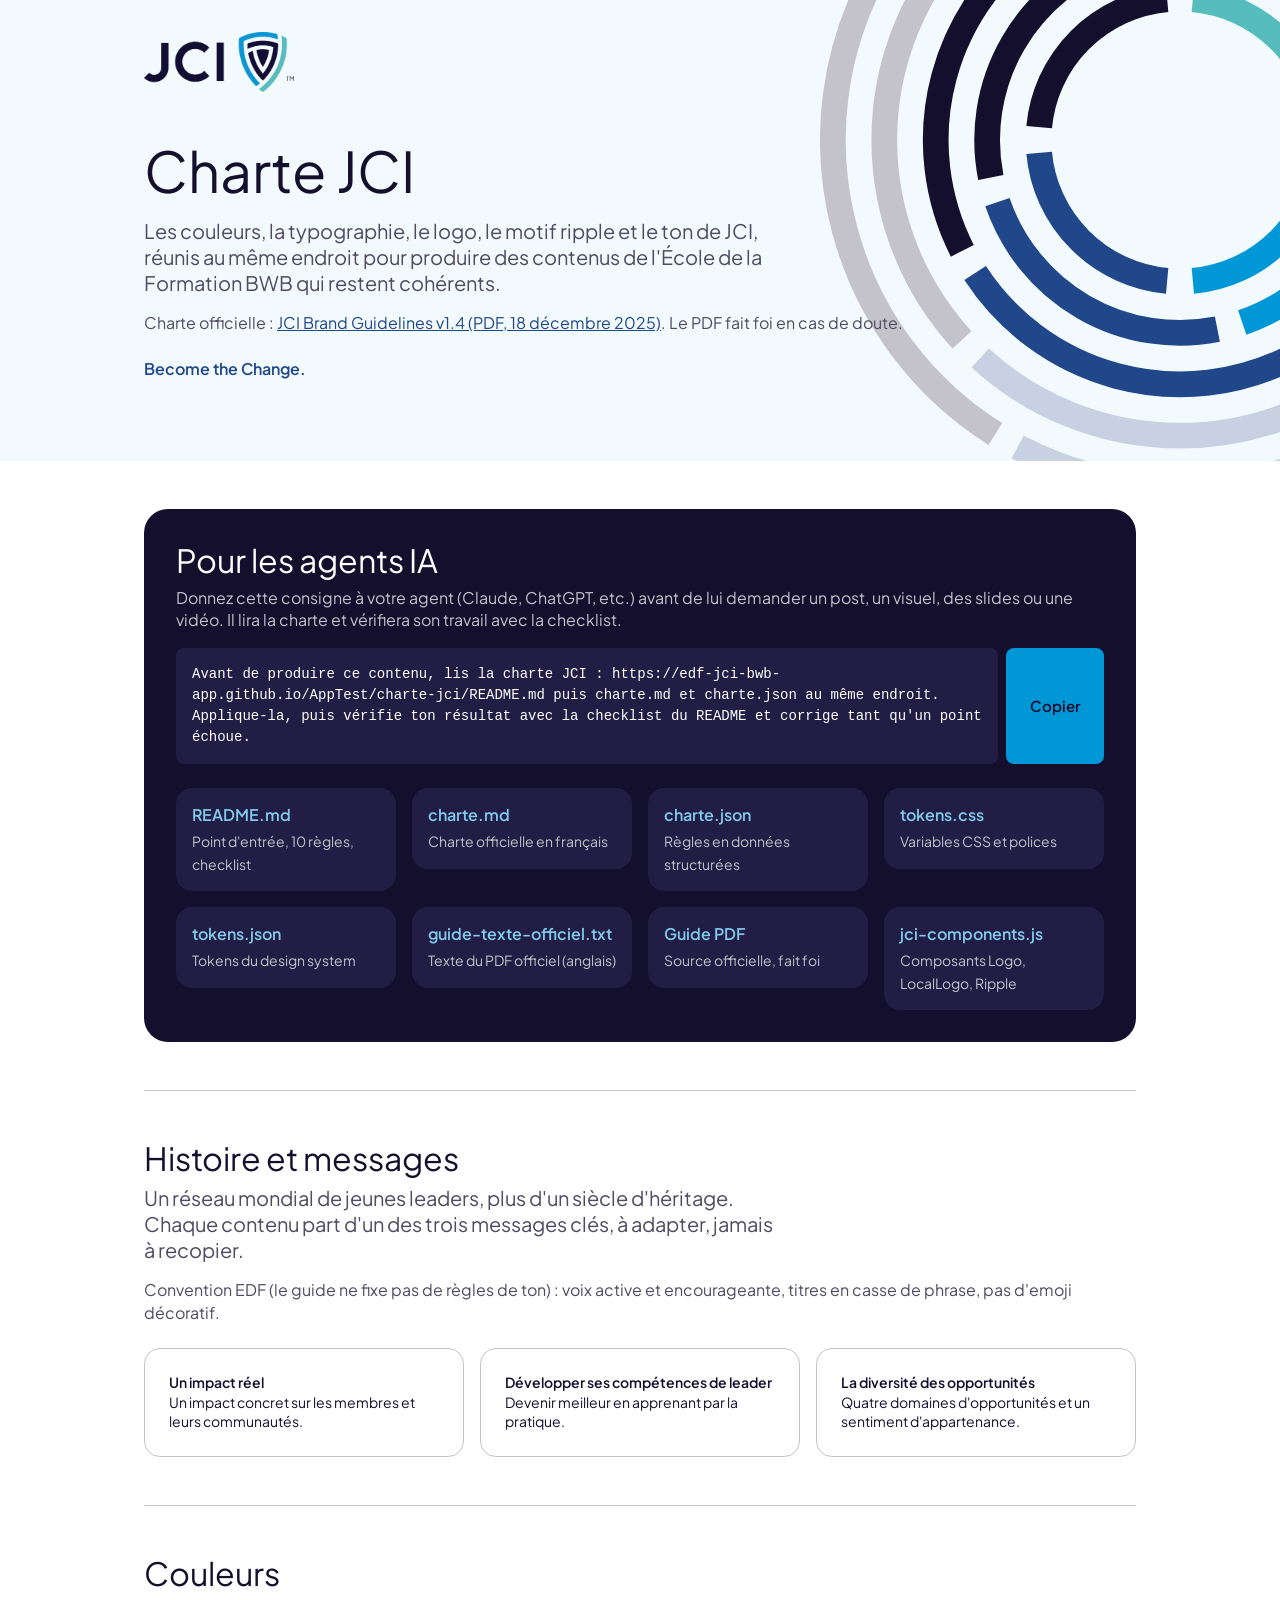
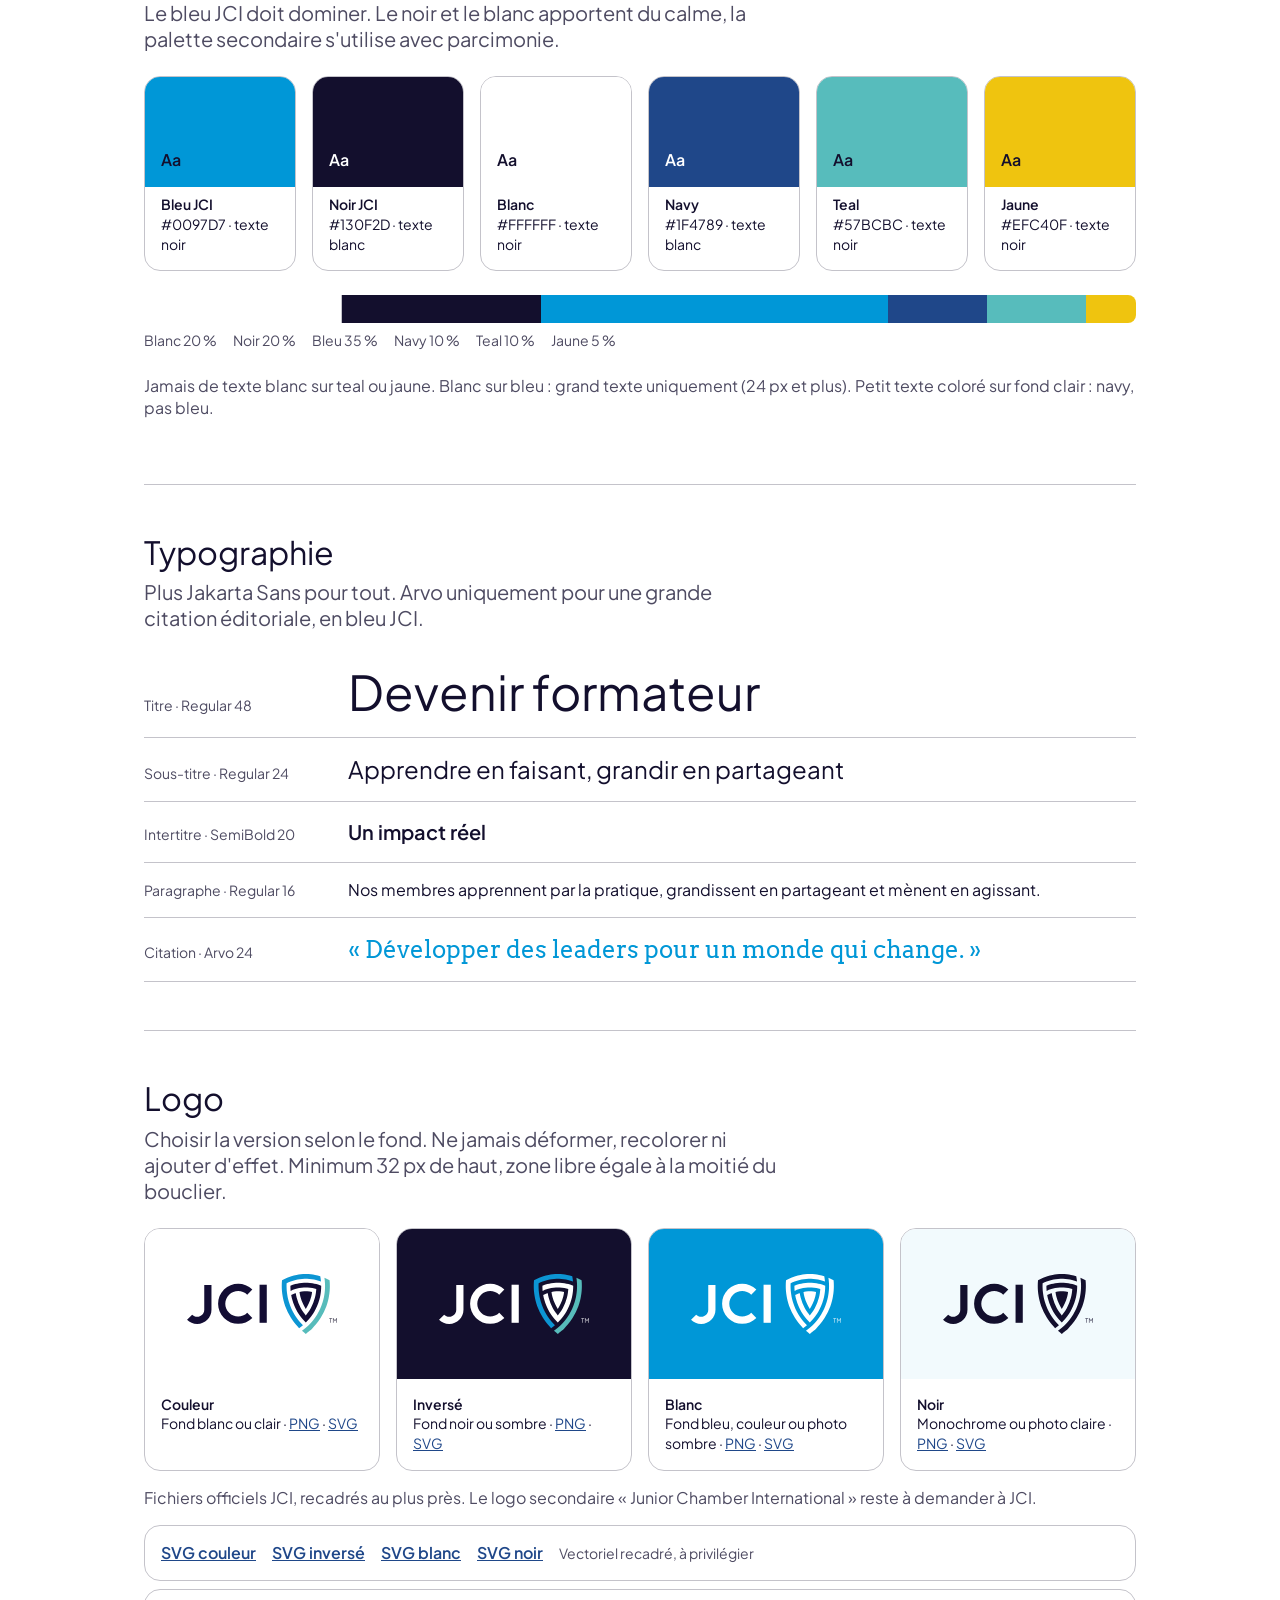
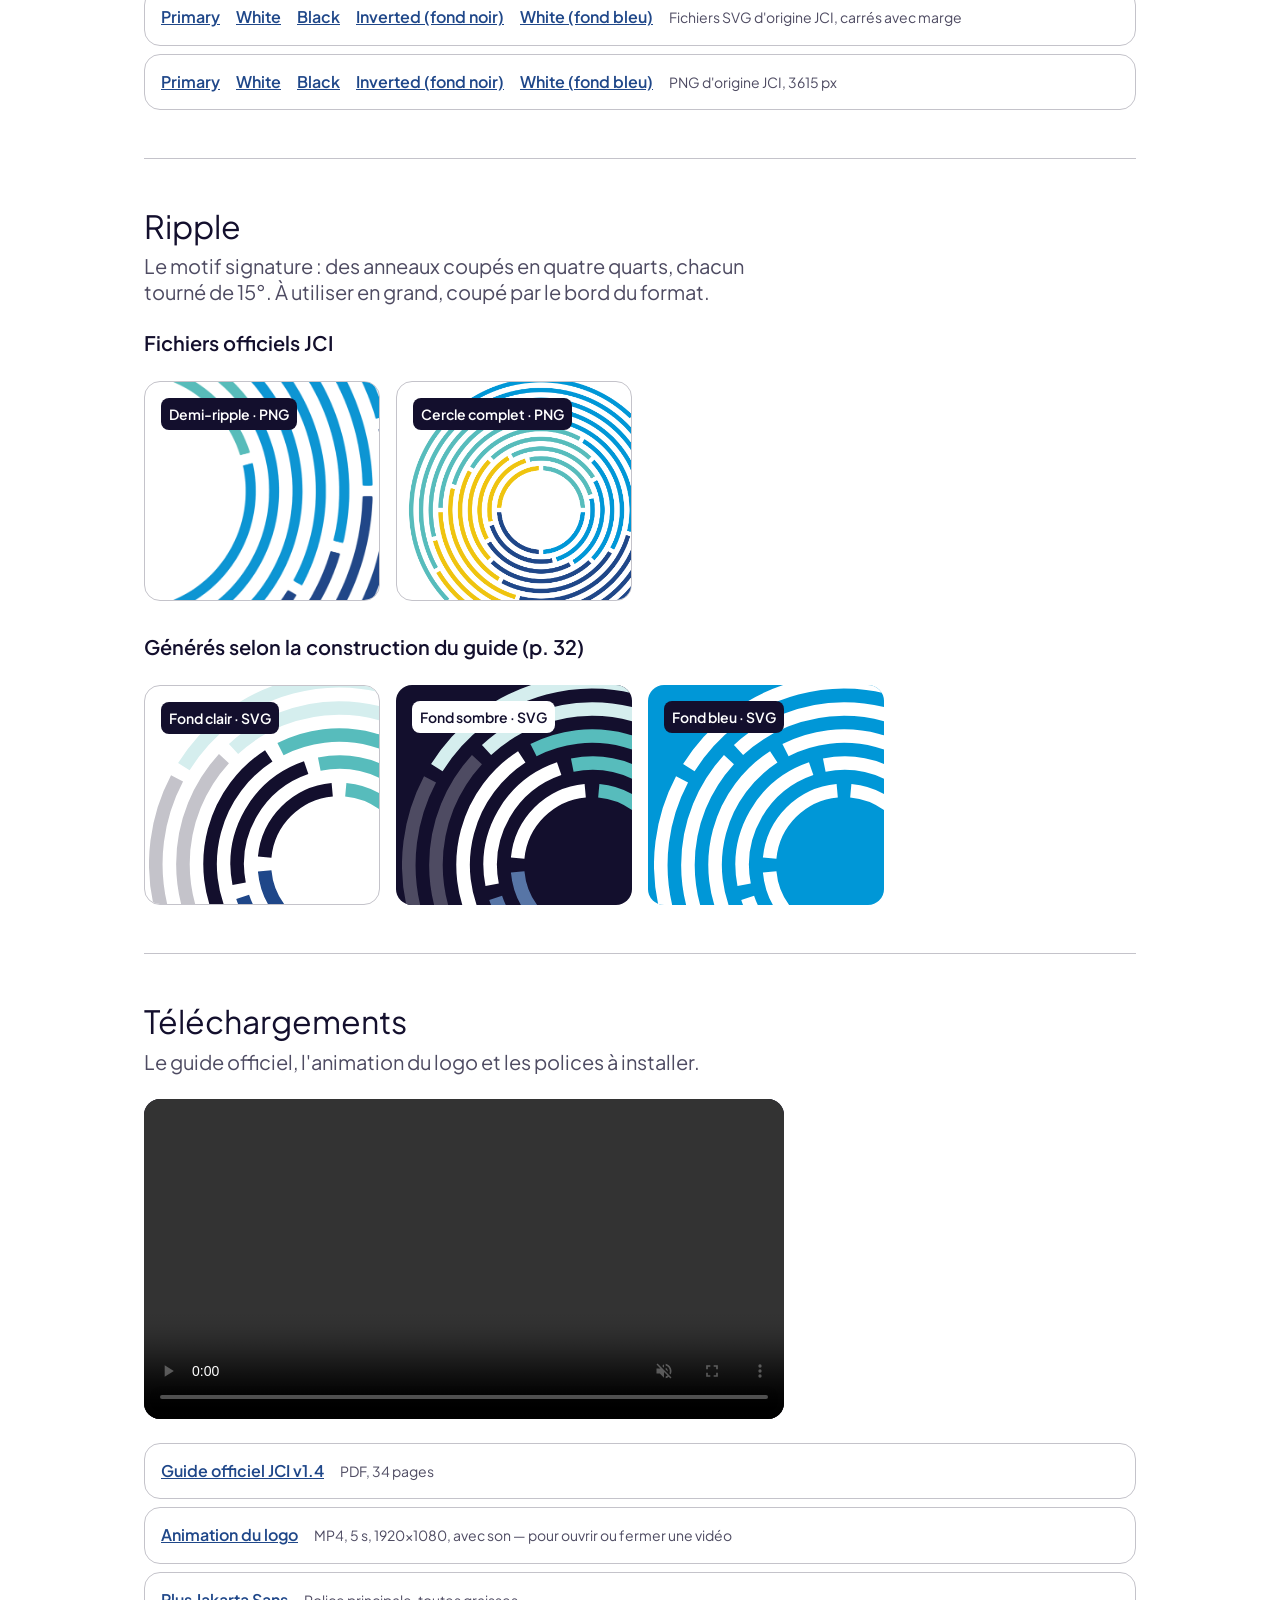
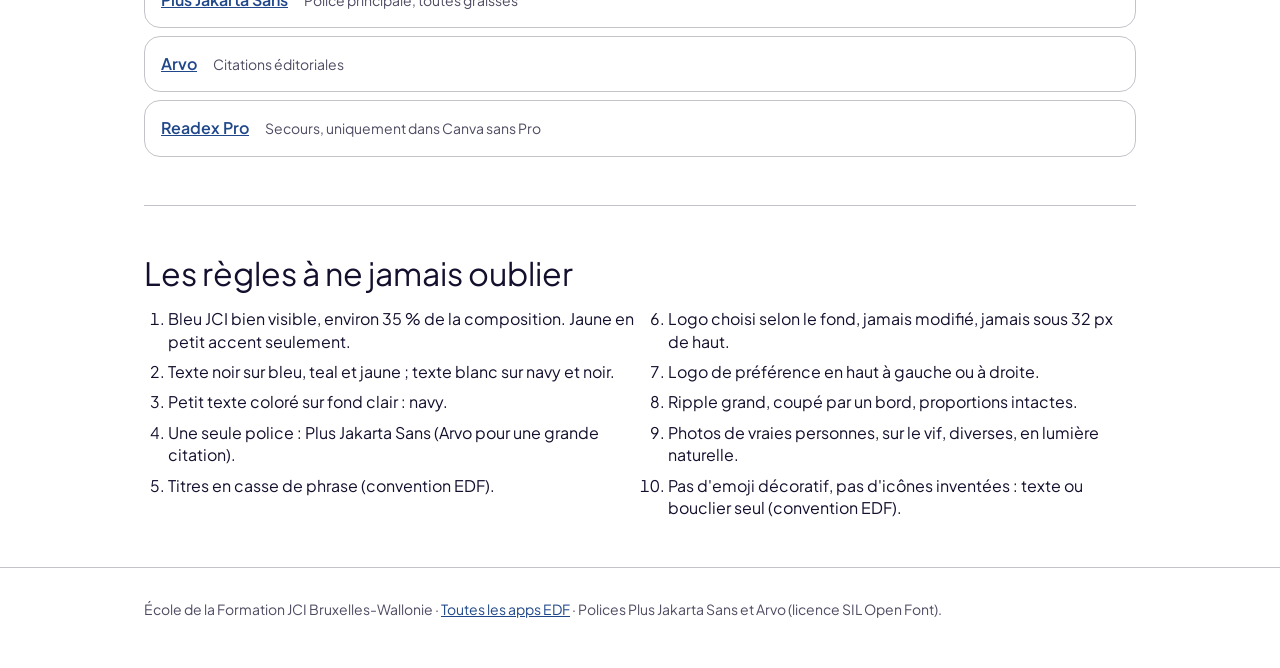
==== commit eafc62d6: "Charte JCI : logos officiels JCI (SVG et PNG) à la place des versions recolorées Fichiers d'origine " ====
--- a/charte-jci/index.html
+++ b/charte-jci/index.html
@@ -171,12 +171,17 @@
     <h2>Logo</h2>
     <p class="lead">Choisir la version selon le fond. Ne jamais déformer, recolorer ni ajouter d'effet. Minimum 32 px de haut, zone libre égale à la moitié du bouclier.</p>
     <div class="logos">
-      <div class="lg"><div class="stage" style="background:var(--jci-white)"><img src="assets/logos/jci-logo-default.png" alt="Logo JCI couleur"></div><div class="meta"><b>Couleur</b>Fond blanc ou clair · <a href="assets/logos/jci-logo-default.png" download>télécharger</a></div></div>
-      <div class="lg"><div class="stage" style="background:var(--jci-black)"><img src="assets/logos/jci-logo-inverted.png" alt="Logo JCI inversé"></div><div class="meta"><b>Inversé</b>Fond noir ou sombre · <a href="assets/logos/jci-logo-inverted.png" download>télécharger</a></div></div>
-      <div class="lg"><div class="stage" style="background:var(--jci-blue)"><img src="assets/logos/jci-logo-white.png" alt="Logo JCI blanc"></div><div class="meta"><b>Blanc</b>Fond bleu, couleur ou photo sombre · <a href="assets/logos/jci-logo-white.png" download>télécharger</a></div></div>
-      <div class="lg"><div class="stage" style="background:var(--surface-tint)"><img src="assets/logos/jci-logo-black.png" alt="Logo JCI noir"></div><div class="meta"><b>Noir</b>Monochrome ou photo claire · <a href="assets/logos/jci-logo-black.png" download>télécharger</a></div></div>
-    </div>
-    <p class="muted" style="margin-top:var(--space-3)">Logo secondaire « Junior Chamber International » : à demander à JCI. Les versions blanche et inversée sont recolorées à partir des fichiers d'origine, en attendant les fichiers officiels JCI.</p>
+      <div class="lg"><div class="stage" style="background:var(--jci-white)"><img src="assets/logos/svg/jci-logo-default.svg" alt="Logo JCI couleur"></div><div class="meta"><b>Couleur</b>Fond blanc ou clair · <a href="assets/logos/jci-logo-default.png" download>PNG</a> · <a href="assets/logos/svg/jci-logo-default.svg" download>SVG</a></div></div>
+      <div class="lg"><div class="stage" style="background:var(--jci-black)"><img src="assets/logos/svg/jci-logo-inverted.svg" alt="Logo JCI inversé"></div><div class="meta"><b>Inversé</b>Fond noir ou sombre · <a href="assets/logos/jci-logo-inverted.png" download>PNG</a> · <a href="assets/logos/svg/jci-logo-inverted.svg" download>SVG</a></div></div>
+      <div class="lg"><div class="stage" style="background:var(--jci-blue)"><img src="assets/logos/svg/jci-logo-white.svg" alt="Logo JCI blanc"></div><div class="meta"><b>Blanc</b>Fond bleu, couleur ou photo sombre · <a href="assets/logos/jci-logo-white.png" download>PNG</a> · <a href="assets/logos/svg/jci-logo-white.svg" download>SVG</a></div></div>
+      <div class="lg"><div class="stage" style="background:var(--surface-tint)"><img src="assets/logos/svg/jci-logo-black.svg" alt="Logo JCI noir"></div><div class="meta"><b>Noir</b>Monochrome ou photo claire · <a href="assets/logos/jci-logo-black.png" download>PNG</a> · <a href="assets/logos/svg/jci-logo-black.svg" download>SVG</a></div></div>
+    </div>
+    <p class="muted" style="margin-top:var(--space-3)">Fichiers officiels JCI, recadrés au plus près. Le logo secondaire « Junior Chamber International » reste à demander à JCI.</p>
+    <ul class="dl" style="margin-top:var(--space-3)">
+      <li><a href="assets/logos/svg/jci-logo-default.svg" download>SVG couleur</a><a href="assets/logos/svg/jci-logo-inverted.svg" download>SVG inversé</a><a href="assets/logos/svg/jci-logo-white.svg" download>SVG blanc</a><a href="assets/logos/svg/jci-logo-black.svg" download>SVG noir</a><span>Vectoriel recadré, à privilégier</span></li>
+      <li><a href="assets/logos/officiels/svg/JCI_Logo_Primary.svg" download>Primary</a><a href="assets/logos/officiels/svg/JCI_Logo_White.svg" download>White</a><a href="assets/logos/officiels/svg/JCI_Logo_JCI_Black.svg" download>Black</a><a href="assets/logos/officiels/svg/JCI_Logo_Inverted_on_JCI_Black.svg" download>Inverted (fond noir)</a><a href="assets/logos/officiels/svg/JCI_Logo_White_on_JCI_Blue.svg" download>White (fond bleu)</a><span>Fichiers SVG d'origine JCI, carrés avec marge</span></li>
+      <li><a href="assets/logos/officiels/png/JCI_Logo_Primary.png" download>Primary</a><a href="assets/logos/officiels/png/JCI_Logo_White.png" download>White</a><a href="assets/logos/officiels/png/JCI_Logo_JCI_Black.png" download>Black</a><a href="assets/logos/officiels/png/JCI_Logo_Inverted_on_JCI_Black.png" download>Inverted (fond noir)</a><a href="assets/logos/officiels/png/JCI_Logo_White_on_JCI_Blue.png" download>White (fond bleu)</a><span>PNG d'origine JCI, 3615 px</span></li>
+    </ul>
   </section>
 
   <section id="ripple">
